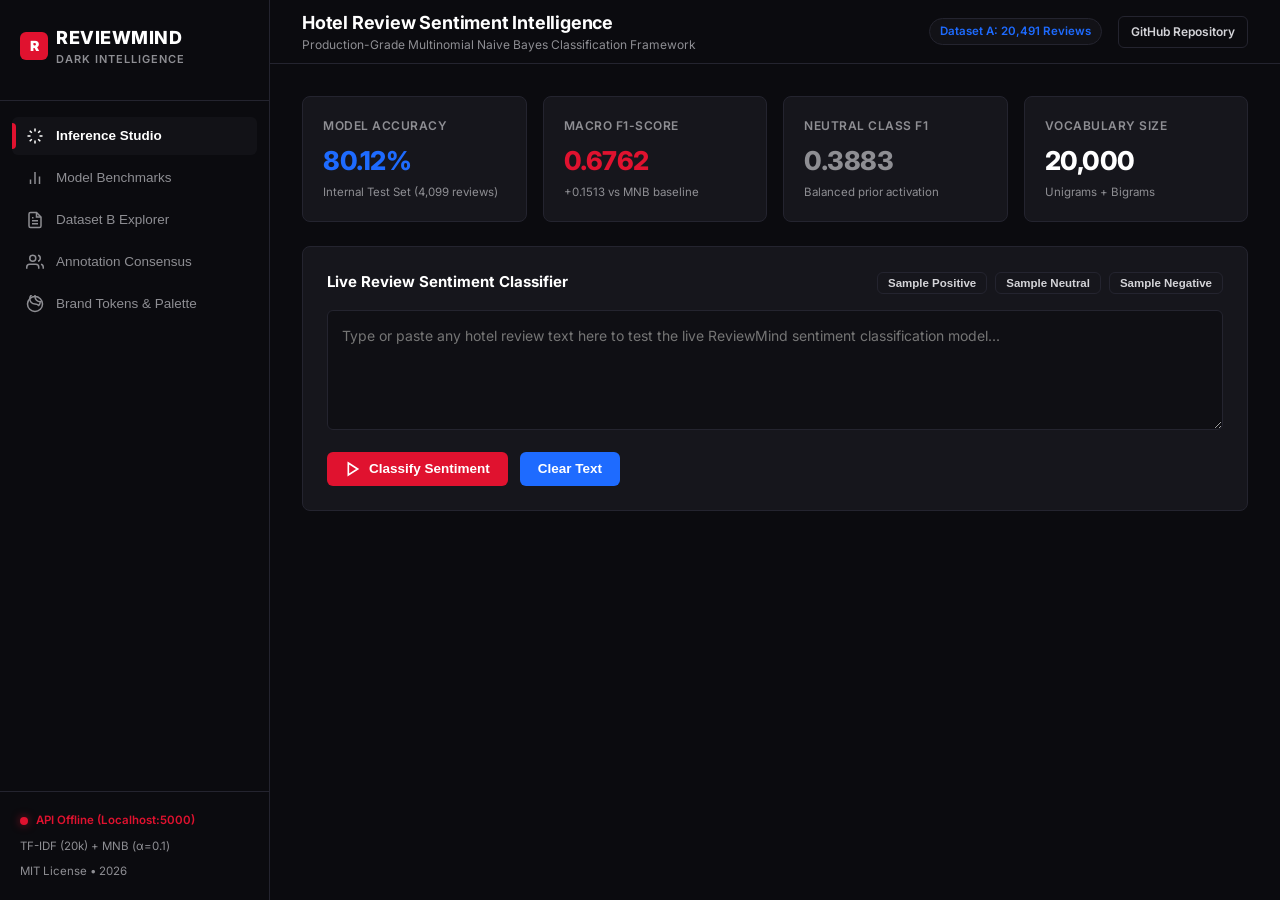
==== web/index.html @ 470876a3 "feat: integrate Flask API with ReviewMind frontend" ====
<!DOCTYPE html>
<html lang="en">
<head>
  <meta charset="UTF-8">
  <meta name="viewport" content="width=device-width, initial-scale=1.0">
  <title>ReviewMind — Dark Intelligence | NLP Sentiment Analysis Platform</title>
  <link rel="stylesheet" href="styles/theme.css">
  <link rel="preconnect" href="https://fonts.googleapis.com">
  <link rel="preconnect" href="https://fonts.gstatic.com" crossorigin>
  <link href="https://fonts.googleapis.com/css2?family=Inter:wght@400;500;600;700;800;900&family=JetBrains+Mono:wght@400;600;700&display=swap" rel="stylesheet">
  <style>
    .active-filter {
      background-color: var(--rm-red) !important;
      color: #FFFFFF !important;
      border-color: var(--rm-red) !important;
    }
    .color-swatch {
      width: 100%;
      height: 70px;
      border-radius: 6px;
      display: flex;
      flex-direction: column;
      justify-content: flex-end;
      padding: 10px;
      font-family: 'JetBrains Mono', monospace;
      font-size: 11px;
      font-weight: 700;
      border: 1px solid var(--rm-border-default);
    }
    .search-input {
      background-color: var(--rm-bg-input);
      border: 1px solid var(--rm-border-default);
      border-radius: 6px;
      padding: 8px 14px;
      color: var(--rm-text-primary);
      font-size: 13px;
      outline: none;
      width: 100%;
      max-width: 320px;
      transition: border-color 0.15s ease;
    }
    .search-input:focus {
      border-color: var(--rm-blue);
    }
    .matrix-table {
      width: 100%;
      border-collapse: collapse;
      font-size: 13px;
      margin-top: 12px;
    }
    .matrix-table th, .matrix-table td {
      padding: 10px 14px;
      border: 1px solid var(--rm-border-default);
      text-align: center;
    }
    .matrix-table th {
      background-color: var(--rm-bg-surface);
      color: var(--rm-text-muted);
      font-weight: 600;
      font-size: 12px;
      text-transform: uppercase;
    }
    .matrix-diag {
      background-color: rgba(30, 107, 255, 0.12);
      font-weight: 700;
      color: #FFFFFF;
    }
    .spinner {
      display: inline-block;
      width: 20px;
      height: 20px;
      border: 2px solid var(--rm-border-default);
      border-top-color: var(--rm-blue);
      border-radius: 50%;
      animation: spin 0.8s linear infinite;
    }
    @keyframes spin {
      to { transform: rotate(360deg); }
    }
  </style>
</head>
<body>

<div class="app-container">
  <!-- SIDEBAR (Dominant Black: #0B0B0F) -->
  <aside class="sidebar">
    <div class="sidebar-header">
      <div class="brand-badge">
        <div class="brand-logo-mark">R</div>
        <div>
          <div class="brand-title">REVIEWMIND</div>
          <div class="brand-subtitle">Dark Intelligence</div>
        </div>
      </div>
    </div>

    <!-- Navigation Menu with Active Red Indicator (#E0122F) -->
    <nav class="nav-menu">
      <button class="nav-item active" data-tab="tab-classifier">
        <svg width="18" height="18" viewBox="0 0 24 24" fill="none" stroke="currentColor" stroke-width="2"><path d="M12 2v4M12 18v4M4.93 4.93l2.83 2.83M16.24 16.24l2.83 2.83M2 12h4M18 12h4M4.93 19.07l2.83-2.83M16.24 7.76l2.83-2.83"/></svg>
        Inference Studio
      </button>

      <button class="nav-item" data-tab="tab-benchmarks">
        <svg width="18" height="18" viewBox="0 0 24 24" fill="none" stroke="currentColor" stroke-width="2"><line x1="18" y1="20" x2="18" y2="10"></line><line x1="12" y1="20" x2="12" y2="4"></line><line x1="6" y1="20" x2="6" y2="14"></line></svg>
        Model Benchmarks
      </button>

      <button class="nav-item" data-tab="tab-dataset-b">
        <svg width="18" height="18" viewBox="0 0 24 24" fill="none" stroke="currentColor" stroke-width="2"><path d="M14 2H6a2 2 0 0 0-2 2v16a2 2 0 0 0 2 2h12a2 2 0 0 0 2-2V8z"></path><polyline points="14 2 14 8 20 8"></polyline><line x1="16" y1="13" x2="8" y2="13"></line><line x1="16" y1="17" x2="8" y2="17"></line><polyline points="10 9 9 9 8 9"></polyline></svg>
        Dataset B Explorer
      </button>

      <button class="nav-item" data-tab="tab-annotations">
        <svg width="18" height="18" viewBox="0 0 24 24" fill="none" stroke="currentColor" stroke-width="2"><path d="M17 21v-2a4 4 0 0 0-4-4H5a4 4 0 0 0-4 4v2"></path><circle cx="9" cy="7" r="4"></circle><path d="M23 21v-2a4 4 0 0 0-3-3.87"></path><path d="M16 3.13a4 4 0 0 1 0 7.75"></path></svg>
        Annotation Consensus
      </button>

      <button class="nav-item" data-tab="tab-design-system">
        <svg width="18" height="18" viewBox="0 0 24 24" fill="none" stroke="currentColor" stroke-width="2"><circle cx="12" cy="12" r="10"></circle><path d="M12 2a7 7 0 0 0 7 7c0 3-2 5-2 5s-2-2-5-2a7 7 0 0 1-7-7c0-3.87 3.13-7 7-7z"></path></svg>
        Brand Tokens & Palette
      </button>
    </nav>

    <!-- Sidebar Footer -->
    <div class="sidebar-footer">
      <div class="status-indicator">
        <div id="backend-status-dot" class="status-dot"></div>
        <span id="backend-status-text" style="font-weight: 600; color: var(--rm-text-primary);">Checking API...</span>
      </div>
      <div id="engine-info-text">TF-IDF (20k) + MNB (&alpha;=0.1)</div>
      <div style="margin-top: 8px;">MIT License &bull; 2026</div>
    </div>
  </aside>

  <!-- MAIN CONTENT AREA -->
  <main class="main-content">
    <!-- Top Bar -->
    <header class="top-bar">
      <div class="page-title-wrap">
        <h1>Hotel Review Sentiment Intelligence</h1>
        <p>Production-Grade Multinomial Naive Bayes Classification Framework</p>
      </div>

      <div style="display: flex; align-items: center; gap: 16px;">
        <span id="header-dataset-badge" class="badge-model-version">Dataset A: 20,491 Reviews</span>
        <a href="https://github.com/RYAD-BENYAKOUB/ReviewMind" target="_blank" class="btn btn-outline" style="font-size: 12px; padding: 6px 12px;">
          GitHub Repository
        </a>
      </div>
    </header>

    <!-- Content Body -->
    <div class="content-body">

      <!-- ===================================================================
           TAB 1: INFERENCE STUDIO / LIVE CLASSIFIER
           =================================================================== -->
      <section id="tab-classifier" class="dashboard-tab-content">
        <div class="metric-grid">
          <div class="stat-card">
            <div class="stat-label">Model Accuracy</div>
            <div class="stat-value" id="kpi-accuracy" style="color: var(--rm-blue);">80.12%</div>
            <div class="stat-subtext" id="kpi-accuracy-subtext">Internal Test Set (4,099 reviews)</div>
          </div>
          <div class="stat-card">
            <div class="stat-label">Macro F1-Score</div>
            <div class="stat-value" id="kpi-macro-f1" style="color: var(--rm-red);">0.6762</div>
            <div class="stat-subtext" id="kpi-macro-f1-subtext">+0.1513 vs MNB baseline</div>
          </div>
          <div class="stat-card">
            <div class="stat-label">Neutral Class F1</div>
            <div class="stat-value" id="kpi-neutral-f1" style="color: var(--rm-gray-muted);">0.3883</div>
            <div class="stat-subtext" id="kpi-neutral-f1-subtext">Balanced prior activation</div>
          </div>
          <div class="stat-card">
            <div class="stat-label">Vocabulary Size</div>
            <div class="stat-value" id="kpi-vocab-size">20,000</div>
            <div class="stat-subtext" id="kpi-vocab-subtext">Unigrams + Bigrams</div>
          </div>
        </div>

        <div class="card">
          <div class="card-title">
            <span>Live Review Sentiment Classifier</span>
            <div style="display: flex; gap: 8px;">
              <button class="btn btn-outline btn-sample" data-sample="pos" style="font-size: 11.5px; padding: 4px 10px;">Sample Positive</button>
              <button class="btn btn-outline btn-sample" data-sample="neu" style="font-size: 11.5px; padding: 4px 10px;">Sample Neutral</button>
              <button class="btn btn-outline btn-sample" data-sample="neg" style="font-size: 11.5px; padding: 4px 10px;">Sample Negative</button>
            </div>
          </div>

          <textarea id="review-input" class="textarea-input" placeholder="Type or paste any hotel review text here to test the live ReviewMind sentiment classification model..."></textarea>

          <div style="display: flex; gap: 12px; margin-top: 16px;">
            <!-- Primary Action in Red (#E0122F) -->
            <button id="btn-analyze" class="btn btn-primary">
              <svg width="16" height="16" viewBox="0 0 24 24" fill="none" stroke="currentColor" stroke-width="2.5"><polygon points="5 3 19 12 5 21 5 3"></polygon></svg>
              Classify Sentiment
            </button>
            <!-- Secondary Action in Blue (#1E6BFF) -->
            <button id="btn-clear" class="btn btn-secondary">
              Clear Text
            </button>
          </div>

          <!-- Loading State Indicator -->
          <div id="inference-loading" style="display: none; margin-top: 20px; padding: 24px; background-color: var(--rm-bg-surface); border: 1px solid var(--rm-border-default); border-radius: 6px; text-align: center;">
            <div class="spinner" style="margin-bottom: 12px;"></div>
            <div style="font-size: 13px; font-weight: 600; color: var(--rm-text-primary);">Processing Inference via Flask REST API...</div>
            <div style="font-size: 11.5px; color: var(--rm-text-muted); margin-top: 4px;">Extracting TF-IDF n-grams & calculating MultinomialNB posterior probabilities</div>
          </div>

          <!-- Error State Banner with Retry -->
          <div id="inference-error" style="display: none; margin-top: 20px; padding: 18px 20px; background-color: rgba(224, 18, 47, 0.08); border: 1px solid var(--rm-red); border-radius: 6px;">
            <div style="display: flex; justify-content: space-between; align-items: center; flex-wrap: wrap; gap: 12px;">
              <div>
                <div style="font-size: 13.5px; font-weight: 700; color: #FFFFFF; display: flex; align-items: center; gap: 8px;">
                  <span style="color: var(--rm-red); font-size: 16px;">&#9888;</span>
                  <span>Backend API Connection Error</span>
                </div>
                <p id="inference-error-msg" style="font-size: 12.5px; color: var(--rm-text-secondary); margin-top: 4px; line-height: 1.4;">
                  Cannot connect to the ReviewMind API. Please verify the Flask backend is running on port 5000.
                </p>
              </div>
              <button id="btn-retry-predict" class="btn btn-primary" style="font-size: 12px; padding: 7px 16px;">
                Retry Prediction
              </button>
            </div>
          </div>

          <!-- Inference Result Display (Real Backend Predictions Only) -->
          <div id="inference-result" style="display: none; margin-top: 24px; padding: 20px; background-color: var(--rm-bg-surface); border: 1px solid var(--rm-border-default); border-radius: 6px;">
            <div style="display: flex; justify-content: space-between; align-items: center; margin-bottom: 16px;">
              <div style="display: flex; align-items: center; gap: 12px;">
                <span style="font-size: 12px; font-weight: 700; color: var(--rm-text-muted); text-transform: uppercase;">Prediction:</span>
                <span id="res-badge" class="badge-sentiment badge-positive">POSITIVE</span>
              </div>
              <span id="res-conf" style="font-size: 13px; font-weight: 700; color: var(--rm-text-primary);">88.4% Confidence</span>
            </div>

            <!-- Probability Breakdown Bars -->
            <div style="display: flex; flex-direction: column; gap: 12px;">
              <div>
                <div style="display: flex; justify-content: space-between; font-size: 12px; font-weight: 600;">
                  <span style="color: var(--rm-blue);">Positive Probability</span>
                  <span id="prob-pos-val" style="color: var(--rm-blue);">0.0%</span>
                </div>
                <div class="confidence-track">
                  <div id="prob-pos-bar" class="confidence-fill-pos" style="width: 0%;"></div>
                </div>
              </div>

              <div>
                <div style="display: flex; justify-content: space-between; font-size: 12px; font-weight: 600;">
                  <span style="color: var(--rm-gray-muted);">Neutral Probability</span>
                  <span id="prob-neu-val" style="color: var(--rm-gray-muted);">0.0%</span>
                </div>
                <div class="confidence-track">
                  <div id="prob-neu-bar" class="confidence-fill-neu" style="width: 0%;"></div>
                </div>
              </div>

              <div>
                <div style="display: flex; justify-content: space-between; font-size: 12px; font-weight: 600;">
                  <span style="color: var(--rm-red);">Negative Probability</span>
                  <span id="prob-neg-val" style="color: var(--rm-red);">0.0%</span>
                </div>
                <div class="confidence-track">
                  <div id="prob-neg-bar" class="confidence-fill-neg" style="width: 0%;"></div>
                </div>
              </div>
            </div>

            <!-- Salient Features / Detected N-Grams -->
            <div style="margin-top: 18px; padding-top: 14px; border-top: 1px solid var(--rm-border-default);">
              <div style="font-size: 11.5px; font-weight: 600; color: var(--rm-text-muted); margin-bottom: 8px; text-transform: uppercase;">
                Salient N-Grams Detected:
              </div>
              <div id="extracted-tokens" style="display: flex; flex-wrap: wrap; gap: 8px;"></div>
            </div>
          </div>
        </div>
      </section>

      <!-- ===================================================================
           TAB 2: MODEL BENCHMARKS & SCIENTIFIC COMPARISON
           =================================================================== -->
      <section id="tab-benchmarks" class="dashboard-tab-content" style="display: none;">
        <div class="card">
          <div class="card-title">
            <span>Multinomial Naive Bayes Hyperparameter Comparison</span>
            <span class="badge-sentiment badge-negative">Production Selected: Model 3</span>
          </div>
          <p style="font-size: 13px; color: var(--rm-text-secondary); margin-bottom: 20px;">
            Scientific evaluation on 4,099 unseen test reviews from TripAdvisor Hotel Reviews dataset. Demonstrating the resolution of the neutral class collapse problem through prior balance and Laplace smoothing adjustment.
          </p>

          <table class="benchmark-table">
            <thead>
              <tr>
                <th>Model Architecture</th>
                <th>Smoothing (&alpha;)</th>
                <th>Fit Prior</th>
                <th>Accuracy</th>
                <th>Macro F1</th>
                <th>Negative F1</th>
                <th>Neutral F1</th>
                <th>Positive F1</th>
              </tr>
            </thead>
            <tbody id="benchmark-table-body">
              <tr>
                <td><strong>Model 1 (Baseline)</strong></td>
                <td>1.0</td>
                <td>True (Empirical)</td>
                <td>81.97%</td>
                <td>0.5249</td>
                <td><span style="color: var(--rm-red);">0.6802</span></td>
                <td><span style="color: var(--rm-gray-muted);">0.0000</span></td>
                <td><span style="color: var(--rm-blue);">0.8945</span></td>
              </tr>
              <tr>
                <td><strong>Model 2 (Uniform Prior)</strong></td>
                <td>1.0</td>
                <td>False (Uniform)</td>
                <td>85.17%</td>
                <td>0.6153</td>
                <td><span style="color: var(--rm-red);">0.7730</span></td>
                <td><span style="color: var(--rm-gray-muted);">0.1477</span></td>
                <td><span style="color: var(--rm-blue);">0.9253</span></td>
              </tr>
              <tr class="champion">
                <td><strong>Model 3 (Alternative Smoothing) ★</strong></td>
                <td>0.1</td>
                <td>False (Uniform)</td>
                <td>80.12%</td>
                <td><strong>0.6762</strong></td>
                <td><span style="color: var(--rm-red);">0.7454</span></td>
                <td><strong style="color: #FFFFFF;">0.3883</strong></td>
                <td><span style="color: var(--rm-blue);">0.8949</span></td>
              </tr>
            </tbody>
          </table>

          <div style="margin-top: 24px; padding: 16px; background-color: var(--rm-bg-surface); border-left: 3px solid var(--rm-red); border-radius: 4px;">
            <div style="font-size: 13px; font-weight: 700; color: #FFFFFF; margin-bottom: 4px;">Key Finding: Neutral Minority Class Recovery</div>
            <p style="font-size: 12.5px; color: var(--rm-text-secondary); line-height: 1.5;">
              Model 1 suffered from severe majority-class collapse, assigning zero reviews to the neutral category (F1 = 0.0000). Setting <code style="color: var(--rm-blue); background: var(--rm-bg-card); padding: 1px 4px;">fit_prior=False</code> alongside reduced Laplace smoothing (<code style="color: var(--rm-red); background: var(--rm-bg-card); padding: 1px 4px;">alpha=0.1</code>) restored class sensitivity, yielding a <strong>Macro F1 of 0.6762</strong> and an operational neutral F1 of <strong>0.3883</strong>.
            </p>
          </div>
        </div>

        <!-- Production Model 3 Confusion Matrix Card -->
        <div class="card">
          <div class="card-title">
            <span>Model 3 Confusion Matrix (Internal Test Set: 4,099 Reviews)</span>
            <span class="badge-sentiment badge-positive">Verified Evaluation</span>
          </div>
          <p style="font-size: 13px; color: var(--rm-text-secondary); margin-bottom: 16px;">
            Rows represent true human labels from TripAdvisor; columns represent Model 3 predictions. Diagonal cells indicate correct classifications.
          </p>

          <table class="matrix-table">
            <thead>
              <tr>
                <th style="text-align: left;">True Label \ Predicted</th>
                <th>Negative (Pred)</th>
                <th>Neutral (Pred)</th>
                <th>Positive (Pred)</th>
                <th>Total True</th>
              </tr>
            </thead>
            <tbody id="confusion-matrix-body">
              <tr>
                <td style="text-align: left; font-weight: 700; color: var(--rm-red);">Negative (True)</td>
                <td class="matrix-diag">451 (74.5%)</td>
                <td>84 (13.9%)</td>
                <td>70 (11.6%)</td>
                <td style="font-weight: 600;">605</td>
              </tr>
              <tr>
                <td style="text-align: left; font-weight: 700; color: var(--rm-gray-muted);">Neutral (True)</td>
                <td>92 (25.1%)</td>
                <td class="matrix-diag">142 (38.8%)</td>
                <td>132 (36.1%)</td>
                <td style="font-weight: 600;">366</td>
              </tr>
              <tr>
                <td style="text-align: left; font-weight: 700; color: var(--rm-blue);">Positive (True)</td>
                <td>289 (9.2%)</td>
                <td>148 (4.7%)</td>
                <td class="matrix-diag">2,691 (86.0%)</td>
                <td style="font-weight: 600;">3,128</td>
              </tr>
            </tbody>
          </table>
        </div>
      </section>

      <!-- ===================================================================
           TAB 3: DATASET B EXTERNAL EXPLORER
           =================================================================== -->
      <section id="tab-dataset-b" class="dashboard-tab-content" style="display: none;">
        <div class="card">
          <div class="card-title">
            <span>Dataset B: Eco-hotel Reviews (Calheiros et al., 2017)</span>
            <span style="font-size: 12px; font-weight: 600; color: var(--rm-text-muted);">External Zero-Shot Generalization Test</span>
          </div>

          <div class="metric-grid" style="margin-bottom: 20px;">
            <div class="stat-card">
              <div class="stat-label">Total Unique Reviews</div>
              <div class="stat-value" id="dataset-total-reviews">399</div>
              <div class="stat-subtext">2 duplicates pruned</div>
            </div>
            <div class="stat-card">
              <div class="stat-label">Positive Inferred</div>
              <div class="stat-value" id="dataset-pos-count" style="color: var(--rm-blue);">335 (84.0%)</div>
              <div class="stat-subtext">Avg Confidence: 60.0%</div>
            </div>
            <div class="stat-card">
              <div class="stat-label">Neutral Inferred</div>
              <div class="stat-value" id="dataset-neu-count" style="color: var(--rm-gray-muted);">33 (8.3%)</div>
              <div class="stat-subtext">Avg Confidence: 42.4%</div>
            </div>
            <div class="stat-card">
              <div class="stat-label">Negative Inferred</div>
              <div class="stat-value" id="dataset-neg-count" style="color: var(--rm-red);">31 (7.8%)</div>
              <div class="stat-subtext">Avg Confidence: 46.0%</div>
            </div>
          </div>

          <!-- Filter & Search Toolbar -->
          <div style="display: flex; justify-content: space-between; align-items: center; flex-wrap: wrap; gap: 12px; margin-bottom: 16px;">
            <div style="display: flex; gap: 8px; flex-wrap: wrap;">
              <button class="btn btn-outline dataset-filter-btn active-filter" data-filter="all" style="font-size: 12px; padding: 6px 14px;">All Reviews</button>
              <button class="btn btn-outline dataset-filter-btn" data-filter="positive" style="font-size: 12px; padding: 6px 14px; color: var(--rm-blue);">Positive Only</button>
              <button class="btn btn-outline dataset-filter-btn" data-filter="neutral" style="font-size: 12px; padding: 6px 14px; color: var(--rm-gray-muted);">Neutral Only</button>
              <button class="btn btn-outline dataset-filter-btn" data-filter="negative" style="font-size: 12px; padding: 6px 14px; color: var(--rm-red);">Negative Only</button>
            </div>

            <div style="display: flex; gap: 8px; align-items: center; width: 100%; max-width: 320px;">
              <input type="text" id="dataset-search-input" class="search-input" placeholder="Search reviews by keyword...">
              <button id="btn-clear-search" class="btn btn-outline" style="font-size: 11.5px; padding: 6px 10px; display: none;">Clear</button>
            </div>
          </div>

          <!-- Loading state for Dataset B reviews -->
          <div id="dataset-loading" style="display: none; padding: 24px; text-align: center; background-color: var(--rm-bg-surface); border: 1px solid var(--rm-border-default); border-radius: 6px; margin-bottom: 16px;">
            <div class="spinner" style="margin-bottom: 8px;"></div>
            <div style="font-size: 12.5px; color: var(--rm-text-muted);">Fetching reviews from API...</div>
          </div>

          <!-- Reviews Container -->
          <div id="dataset-b-list"></div>

          <!-- Pagination Controls -->
          <div id="dataset-pagination" style="display: flex; justify-content: space-between; align-items: center; margin-top: 16px; padding-top: 16px; border-top: 1px solid var(--rm-border-default);">
            <button id="dataset-prev-btn" class="btn btn-outline" style="font-size: 12px; padding: 6px 14px;">
              &larr; Previous Page
            </button>
            <span id="dataset-page-info" style="font-size: 12.5px; font-weight: 600; color: var(--rm-text-muted);">
              Page 1 of 40
            </span>
            <button id="dataset-next-btn" class="btn btn-outline" style="font-size: 12px; padding: 6px 14px;">
              Next Page &rarr;
            </button>
          </div>
        </div>
      </section>

      <!-- ===================================================================
           TAB 4: ANNOTATION CONSENSUS WORKFLOW
           =================================================================== -->
      <section id="tab-annotations" class="dashboard-tab-content" style="display: none;">
        <div class="card">
          <div class="card-title">
            <span>Human Annotation Protocol & Dual-Reviewer Consensus</span>
            <span id="consensus-status-badge" class="badge-sentiment badge-neutral">STATUS: PENDING CONSENSUS</span>
          </div>

          <p style="font-size: 13.5px; color: var(--rm-text-secondary); line-height: 1.6; margin-bottom: 20px;">
            Because Dataset B originally lacked sentiment labels or numerical ratings, ReviewMind established a rigorous double-blind human annotation protocol under standardized guidelines (<code style="color: var(--rm-blue);">data/external/ANNOTATION_GUIDELINES.md</code>).
          </p>

          <div style="display: grid; grid-template-columns: repeat(auto-fit, minmax(280px, 1fr)); gap: 16px; margin-bottom: 24px;">
            <div style="background-color: var(--rm-bg-surface); padding: 18px; border-radius: 6px; border: 1px solid var(--rm-border-default);">
              <div style="font-size: 12px; font-weight: 700; color: var(--rm-text-muted); text-transform: uppercase; margin-bottom: 6px;">Protocol Phase 1</div>
              <h3 style="font-size: 15px; font-weight: 700; margin-bottom: 8px;">Independent Double-Blind Annotation</h3>
              <p style="font-size: 12.5px; color: var(--rm-text-secondary);">
                Annotator A and Annotator B evaluate all 399 unique reviews independently in CSV isolation without seeing model predictions or peer annotations.
              </p>
            </div>

            <div style="background-color: var(--rm-bg-surface); padding: 18px; border-radius: 6px; border: 1px solid var(--rm-border-default);">
              <div style="font-size: 12px; font-weight: 700; color: var(--rm-text-muted); text-transform: uppercase; margin-bottom: 6px;">Protocol Phase 2</div>
              <h3 style="font-size: 15px; font-weight: 700; margin-bottom: 8px;">Inter-Annotator Agreement (Cohen's &kappa;)</h3>
              <p style="font-size: 12.5px; color: var(--rm-text-secondary);">
                Cohen's Kappa coefficient is computed to establish statistical reliability before consensus adjudication.
              </p>
            </div>

            <div style="background-color: var(--rm-bg-surface); padding: 18px; border-radius: 6px; border: 1px solid var(--rm-border-default);">
              <div style="font-size: 12px; font-weight: 700; color: var(--rm-text-muted); text-transform: uppercase; margin-bottom: 6px;">Protocol Phase 3</div>
              <h3 style="font-size: 15px; font-weight: 700; margin-bottom: 8px;">Adjudicated Consensus Reference</h3>
              <p style="font-size: 12.5px; color: var(--rm-text-secondary);">
                All discordant reviews are resolved through guided consensus to establish an authoritative ground-truth benchmark for external F1 evaluation.
              </p>
            </div>
          </div>

          <!-- Scientific Integrity Notice Card -->
          <div style="padding: 18px 20px; background-color: var(--rm-bg-surface); border-left: 3px solid var(--rm-blue); border-radius: 4px;">
            <div style="font-size: 13px; font-weight: 700; color: #FFFFFF; margin-bottom: 6px; display: flex; align-items: center; gap: 8px;">
              <span style="color: var(--rm-blue);">&#9432;</span>
              <span>Scientific Integrity Standard: No Fabricated External Metrics</span>
            </div>
            <p style="font-size: 12.5px; color: var(--rm-text-secondary); line-height: 1.6;">
              ReviewMind strictly refrains from publishing unverified external accuracy or F1-scores prior to double-blind consensus adjudication. Supervised benchmark metrics on Dataset B will be automatically computed once <code style="color: var(--rm-blue);">data/external/annotation_consensus.csv</code> contains completed ground-truth labels.
            </p>
          </div>
        </div>
      </section>

      <!-- ===================================================================
           TAB 5: BRAND TOKENS & PALETTE (DARK INTELLIGENCE)
           =================================================================== -->
      <section id="tab-design-system" class="dashboard-tab-content" style="display: none;">
        <div class="card">
          <div class="card-title">
            <span>Definitive Brand Color Palette — Dark Intelligence</span>
            <span class="badge-sentiment badge-positive">Mandatory System Tokens</span>
          </div>

          <p style="font-size: 13.5px; color: var(--rm-text-secondary); line-height: 1.6; margin-bottom: 24px;">
            The ReviewMind visual identity strictly enforces a three-color palette designed for high cognitive contrast, executive elegance, and professional AI-driven text mining.
          </p>

          <div style="display: grid; grid-template-columns: repeat(auto-fit, minmax(220px, 1fr)); gap: 16px; margin-bottom: 24px;">
            <div>
              <div class="color-swatch" style="background-color: #0B0B0F; color: #FFFFFF; border-color: #24242F;">
                <span>#0B0B0F</span>
                <span style="font-size: 9px; color: #8E8E93;">BLACK &bull; 75% DOMINANT</span>
              </div>
              <div style="margin-top: 8px; font-size: 12px; color: var(--rm-text-secondary);">
                <strong>Role:</strong> Main body, sidebar, background surfaces.
              </div>
            </div>

            <div>
              <div class="color-swatch" style="background-color: #1E6BFF; color: #FFFFFF;">
                <span>#1E6BFF</span>
                <span style="font-size: 9px; color: rgba(255,255,255,0.8);">BLUE &bull; 15% SECONDARY</span>
              </div>
              <div style="margin-top: 8px; font-size: 12px; color: var(--rm-text-secondary);">
                <strong>Role:</strong> Links, secondary buttons, positive sentiment.
              </div>
            </div>

            <div>
              <div class="color-swatch" style="background-color: #E0122F; color: #FFFFFF;">
                <span>#E0122F</span>
                <span style="font-size: 9px; color: rgba(255,255,255,0.8);">RED &bull; 10% COMPLEMENTARY</span>
              </div>
              <div style="margin-top: 8px; font-size: 12px; color: var(--rm-text-secondary);">
                <strong>Role:</strong> Primary actions, active nav, negative sentiment.
              </div>
            </div>

            <div>
              <div class="color-swatch" style="background-color: #8E8E93; color: #0B0B0F;">
                <span>#8E8E93</span>
                <span style="font-size: 9px; color: #24242F;">NEUTRAL GRAY</span>
              </div>
              <div style="margin-top: 8px; font-size: 12px; color: var(--rm-text-secondary);">
                <strong>Role:</strong> Neutral sentiment, metadata text, secondary borders.
              </div>
            </div>
          </div>

          <div style="background-color: var(--rm-bg-surface); padding: 18px; border-radius: 6px; border: 1px solid var(--rm-border-default);">
            <div style="font-size: 12.5px; font-weight: 700; color: #FFFFFF; margin-bottom: 8px;">Design Rules & Strict Restrictions</div>
            <ul style="font-size: 12.5px; color: var(--rm-text-secondary); line-height: 1.8; margin-left: 20px;">
              <li>Strict color hierarchy: ~75% Black, ~15% Blue, ~10% Red.</li>
              <li>White and neutral gray are reserved strictly for typography, borders, and readability.</li>
              <li>Forbidden: Purple, green, orange, yellow, cyan, pink, rainbow gradients, and excessive neon gaming glow.</li>
            </ul>
          </div>
        </div>
      </section>

    </div>
  </main>
</div>

<!-- API Service Layer (must precede app.js) -->
<script src="js/api.js"></script>
<!-- Application Orchestration Logic -->
<script src="app.js"></script>
</body>
</html>
---- web/styles/theme.css ----
/* ==========================================================================
   ReviewMind — DARK INTELLIGENCE Design System
   Exact Brand Palette:
     BLACK : #0B0B0F (~75% Dominant Surface)
     BLUE  : #1E6BFF (~15% Secondary Accent)
     RED   : #E0122F (~10% Complementary Accent)
     NEUTRAL GRAY: #8E8E93 (Readable metadata, neutral sentiment)
     WHITE : #FFFFFF (Primary high-contrast text)
   ========================================================================== */

:root {
  /* Brand Core Hex Codes */
  --rm-black: #0B0B0F;
  --rm-blue: #1E6BFF;
  --rm-blue-hover: #1657D9;
  --rm-red: #E0122F;
  --rm-red-hover: #C00F27;

  /* Neutral Tone Tokens */
  --rm-gray-muted: #8E8E93;
  --rm-gray-subtle: #52525B;
  --rm-white: #FFFFFF;

  /* Surfaces & Structural Hierarchy */
  --rm-bg-main: #0B0B0F;
  --rm-bg-sidebar: #0B0B0F;
  --rm-bg-surface: #121217;
  --rm-bg-card: #16161C;
  --rm-bg-card-hover: #1B1B23;
  --rm-bg-input: #0F0F14;
  --rm-bg-elevated: #1F1F28;

  /* Borders & Dividers */
  --rm-border-default: #24242F;
  --rm-border-subtle: #1C1C24;
  --rm-border-focus: #1E6BFF;
  --rm-border-active: #E0122F;

  /* Typography */
  --rm-text-primary: #FFFFFF;
  --rm-text-secondary: #D4D4D8;
  --rm-text-muted: #8E8E93;
  --rm-text-dim: #52525B;

  /* Interactive Elements */
  --rm-btn-primary-bg: #E0122F;
  --rm-btn-primary-hover: #C00F27;
  --rm-btn-primary-text: #FFFFFF;

  --rm-btn-secondary-bg: #1E6BFF;
  --rm-btn-secondary-hover: #1657D9;
  --rm-btn-secondary-text: #FFFFFF;

  --rm-link-color: #1E6BFF;
  --rm-link-hover: #4D8BFF;

  --rm-nav-active: #E0122F;
  --rm-nav-hover: #1E6BFF;

  /* Sentiment Status Classes */
  --rm-sentiment-pos: #1E6BFF;
  --rm-sentiment-pos-bg: rgba(30, 107, 255, 0.12);
  --rm-sentiment-neu: #8E8E93;
  --rm-sentiment-neu-bg: rgba(142, 142, 147, 0.12);
  --rm-sentiment-neg: #E0122F;
  --rm-sentiment-neg-bg: rgba(224, 18, 47, 0.12);
}

/* Base Document Reset */
* {
  box-sizing: border-box;
  margin: 0;
  padding: 0;
}

body {
  background-color: var(--rm-bg-main);
  color: var(--rm-text-primary);
  font-family: 'Inter', -apple-system, BlinkMacSystemFont, 'Segoe UI', Roboto, sans-serif;
  line-height: 1.5;
  -webkit-font-smoothing: antialiased;
  min-height: 100vh;
}

/* Layout Utilities */
.app-container {
  display: flex;
  min-height: 100vh;
}

.sidebar {
  width: 270px;
  background-color: var(--rm-bg-sidebar);
  border-right: 1px solid var(--rm-border-default);
  display: flex;
  flex-direction: column;
  flex-shrink: 0;
}

.main-content {
  flex: 1;
  background-color: var(--rm-bg-main);
  display: flex;
  flex-direction: column;
  overflow-y: auto;
}

/* Brand Header in Sidebar */
.sidebar-header {
  padding: 24px 20px;
  border-bottom: 1px solid var(--rm-border-default);
}

.brand-badge {
  display: inline-flex;
  align-items: center;
  gap: 8px;
  margin-bottom: 8px;
}

.brand-logo-mark {
  width: 28px;
  height: 28px;
  background: var(--rm-red);
  border-radius: 6px;
  display: flex;
  align-items: center;
  justify-content: center;
  font-weight: 900;
  font-size: 14px;
  color: #FFFFFF;
  letter-spacing: -0.5px;
}

.brand-title {
  font-size: 18px;
  font-weight: 800;
  letter-spacing: 0.5px;
  color: var(--rm-text-primary);
}

.brand-subtitle {
  font-size: 11px;
  font-weight: 600;
  letter-spacing: 1px;
  color: var(--rm-text-muted);
  text-transform: uppercase;
}

/* Navigation Links */
.nav-menu {
  padding: 16px 12px;
  display: flex;
  flex-direction: column;
  gap: 4px;
}

.nav-item {
  display: flex;
  align-items: center;
  gap: 12px;
  padding: 10px 14px;
  color: var(--rm-text-muted);
  text-decoration: none;
  font-size: 13.5px;
  font-weight: 500;
  border-radius: 6px;
  cursor: pointer;
  transition: all 0.15s ease-in-out;
  position: relative;
  background: transparent;
  border: none;
  width: 100%;
  text-align: left;
}

.nav-item:hover {
  color: var(--rm-white);
  background-color: var(--rm-bg-surface);
}

.nav-item.active {
  color: var(--rm-white);
  background-color: var(--rm-bg-surface);
  font-weight: 600;
}

.nav-item.active::before {
  content: '';
  position: absolute;
  left: 0;
  top: 6px;
  bottom: 6px;
  width: 3.5px;
  background-color: var(--rm-nav-active);
  border-radius: 0 4px 4px 0;
}

/* Sidebar Footer */
.sidebar-footer {
  margin-top: auto;
  padding: 20px;
  border-top: 1px solid var(--rm-border-default);
  font-size: 11.5px;
  color: var(--rm-text-muted);
}

.status-indicator {
  display: flex;
  align-items: center;
  gap: 8px;
  margin-bottom: 8px;
}

.status-dot {
  width: 8px;
  height: 8px;
  border-radius: 50%;
  background-color: var(--rm-blue);
}

/* Top Navigation Bar */
.top-bar {
  height: 64px;
  border-bottom: 1px solid var(--rm-border-default);
  padding: 0 32px;
  display: flex;
  align-items: center;
  justify-content: space-between;
  background-color: var(--rm-bg-main);
}

.page-title-wrap h1 {
  font-size: 18px;
  font-weight: 700;
  letter-spacing: -0.2px;
}

.page-title-wrap p {
  font-size: 12px;
  color: var(--rm-text-muted);
}

.badge-model-version {
  background-color: var(--rm-bg-surface);
  border: 1px solid var(--rm-border-default);
  color: var(--rm-blue);
  font-size: 11.5px;
  font-weight: 600;
  padding: 4px 10px;
  border-radius: 20px;
}

/* Main Dashboard Content */
.content-body {
  padding: 32px;
  max-width: 1300px;
  width: 100%;
}

/* Cards & Surfaces */
.card {
  background-color: var(--rm-bg-card);
  border: 1px solid var(--rm-border-default);
  border-radius: 8px;
  padding: 24px;
  margin-bottom: 24px;
}

.card-title {
  font-size: 15px;
  font-weight: 700;
  margin-bottom: 16px;
  color: var(--rm-text-primary);
  display: flex;
  align-items: center;
  justify-content: space-between;
}

/* Buttons */
.btn {
  display: inline-flex;
  align-items: center;
  justify-content: center;
  gap: 8px;
  font-size: 13.5px;
  font-weight: 600;
  padding: 9px 18px;
  border-radius: 6px;
  cursor: pointer;
  transition: all 0.15s ease;
  border: none;
  text-decoration: none;
}

.btn-primary {
  background-color: var(--rm-btn-primary-bg);
  color: var(--rm-btn-primary-text);
}

.btn-primary:hover {
  background-color: var(--rm-btn-primary-hover);
}

.btn-secondary {
  background-color: var(--rm-btn-secondary-bg);
  color: var(--rm-btn-secondary-text);
}

.btn-secondary:hover {
  background-color: var(--rm-btn-secondary-hover);
}

.btn-outline {
  background-color: transparent;
  border: 1px solid var(--rm-border-default);
  color: var(--rm-text-secondary);
}

.btn-outline:hover {
  border-color: var(--rm-blue);
  color: var(--rm-white);
  background-color: var(--rm-bg-surface);
}

/* Inputs & Textareas */
.textarea-input {
  width: 100%;
  background-color: var(--rm-bg-input);
  border: 1px solid var(--rm-border-default);
  border-radius: 6px;
  padding: 14px;
  color: var(--rm-text-primary);
  font-size: 14px;
  line-height: 1.6;
  resize: vertical;
  min-height: 120px;
  outline: none;
  font-family: inherit;
  transition: border-color 0.15s ease;
}

.textarea-input:focus {
  border-color: var(--rm-blue);
}

/* Sentiment Badges */
.badge-sentiment {
  display: inline-flex;
  align-items: center;
  gap: 6px;
  padding: 4px 10px;
  border-radius: 4px;
  font-size: 12px;
  font-weight: 700;
  text-transform: uppercase;
  letter-spacing: 0.5px;
}

.badge-positive {
  color: var(--rm-sentiment-pos);
  background-color: var(--rm-sentiment-pos-bg);
  border: 1px solid var(--rm-sentiment-pos);
}

.badge-neutral {
  color: var(--rm-sentiment-neu);
  background-color: var(--rm-sentiment-neu-bg);
  border: 1px solid var(--rm-sentiment-neu);
}

.badge-negative {
  color: var(--rm-sentiment-neg);
  background-color: var(--rm-sentiment-neg-bg);
  border: 1px solid var(--rm-sentiment-neg);
}

/* Progress Bars */
.confidence-track {
  width: 100%;
  height: 8px;
  background-color: var(--rm-bg-surface);
  border-radius: 4px;
  overflow: hidden;
  margin-top: 6px;
  border: 1px solid var(--rm-border-subtle);
}

.confidence-fill-pos {
  height: 100%;
  background-color: var(--rm-blue);
  border-radius: 4px;
  transition: width 0.3s ease;
}

.confidence-fill-neu {
  height: 100%;
  background-color: var(--rm-gray-muted);
  border-radius: 4px;
  transition: width 0.3s ease;
}

.confidence-fill-neg {
  height: 100%;
  background-color: var(--rm-red);
  border-radius: 4px;
  transition: width 0.3s ease;
}

/* Benchmark Tables */
.benchmark-table {
  width: 100%;
  border-collapse: collapse;
  text-align: left;
  font-size: 13.5px;
}

.benchmark-table th {
  padding: 12px 16px;
  background-color: var(--rm-bg-surface);
  color: var(--rm-text-muted);
  font-weight: 600;
  border-bottom: 1px solid var(--rm-border-default);
  font-size: 12px;
  text-transform: uppercase;
  letter-spacing: 0.5px;
}

.benchmark-table td {
  padding: 14px 16px;
  border-bottom: 1px solid var(--rm-border-subtle);
  color: var(--rm-text-secondary);
}

.benchmark-table tr:hover td {
  background-color: var(--rm-bg-surface);
}

.benchmark-table tr.champion td {
  background-color: rgba(224, 18, 47, 0.05);
  font-weight: 600;
}

.benchmark-table tr.champion td:first-child {
  border-left: 3px solid var(--rm-red);
}

/* Metric Display Stats */
.metric-grid {
  display: grid;
  grid-template-columns: repeat(auto-fit, minmax(220px, 1fr));
  gap: 16px;
  margin-bottom: 24px;
}

.stat-card {
  background-color: var(--rm-bg-card);
  border: 1px solid var(--rm-border-default);
  border-radius: 8px;
  padding: 20px;
}

.stat-label {
  font-size: 12px;
  font-weight: 600;
  color: var(--rm-text-muted);
  text-transform: uppercase;
  letter-spacing: 0.5px;
  margin-bottom: 6px;
}

.stat-value {
  font-size: 26px;
  font-weight: 800;
  letter-spacing: -0.5px;
  color: var(--rm-text-primary);
}

.stat-subtext {
  font-size: 11.5px;
  color: var(--rm-text-muted);
  margin-top: 4px;
}
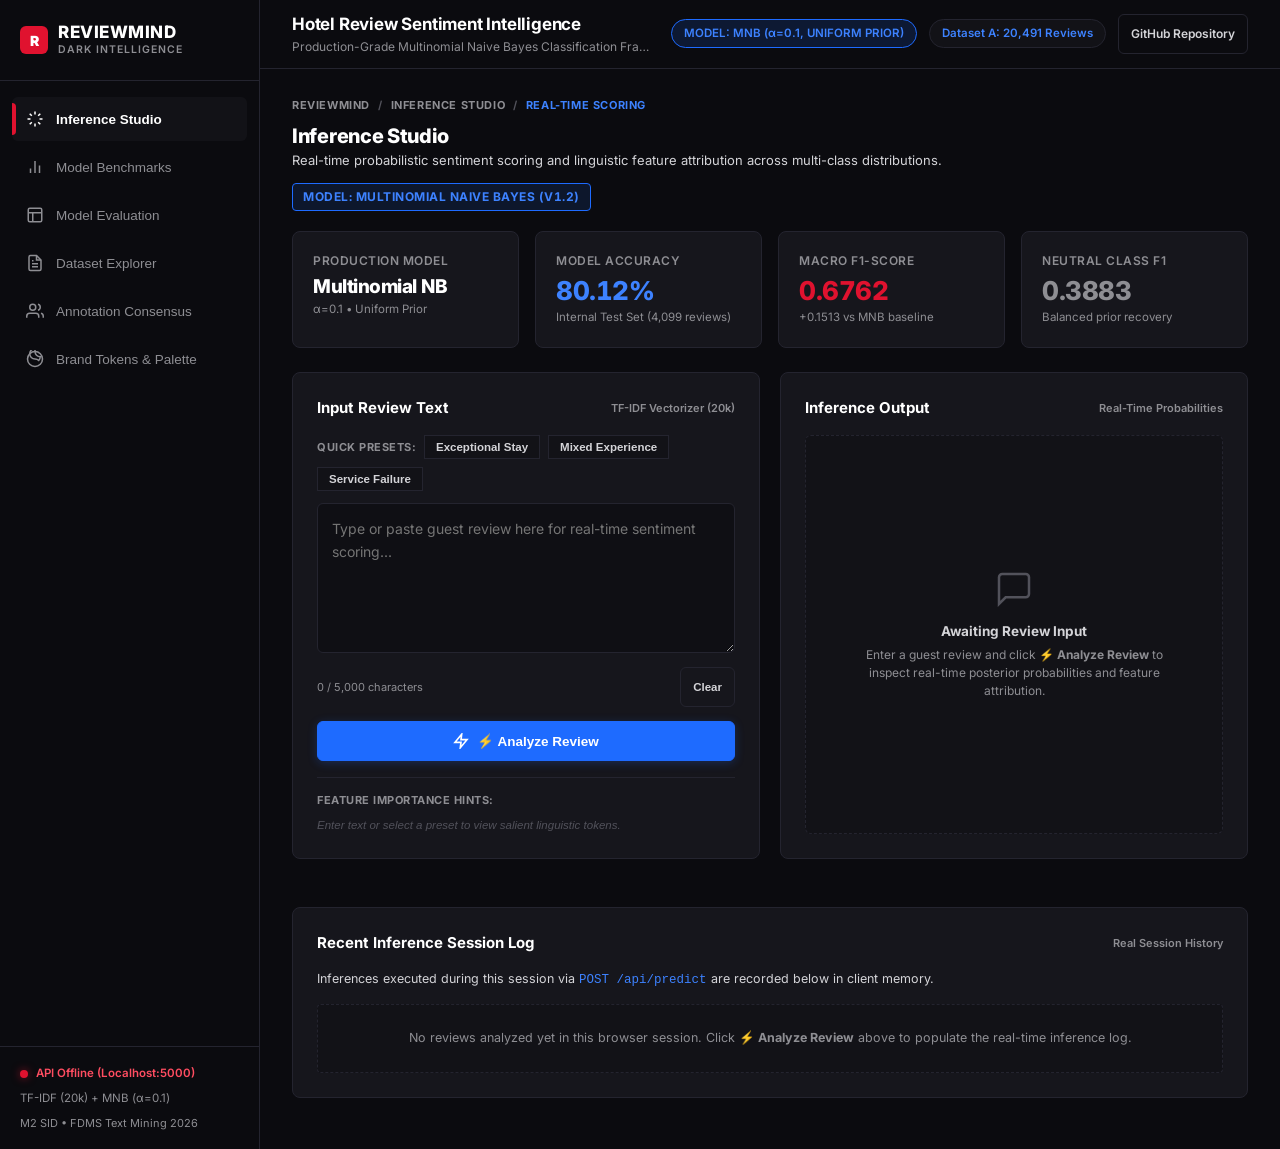
==== commit 8be205fd: "feat(ui): redesign ReviewMind based on Stitch mockups" ====
--- a/web/index.html
+++ b/web/index.html
@@ -8,116 +8,61 @@
   <link rel="preconnect" href="https://fonts.googleapis.com">
   <link rel="preconnect" href="https://fonts.gstatic.com" crossorigin>
   <link href="https://fonts.googleapis.com/css2?family=Inter:wght@400;500;600;700;800;900&family=JetBrains+Mono:wght@400;600;700&display=swap" rel="stylesheet">
-  <style>
-    .active-filter {
-      background-color: var(--rm-red) !important;
-      color: #FFFFFF !important;
-      border-color: var(--rm-red) !important;
-    }
-    .color-swatch {
-      width: 100%;
-      height: 70px;
-      border-radius: 6px;
-      display: flex;
-      flex-direction: column;
-      justify-content: flex-end;
-      padding: 10px;
-      font-family: 'JetBrains Mono', monospace;
-      font-size: 11px;
-      font-weight: 700;
-      border: 1px solid var(--rm-border-default);
-    }
-    .search-input {
-      background-color: var(--rm-bg-input);
-      border: 1px solid var(--rm-border-default);
-      border-radius: 6px;
-      padding: 8px 14px;
-      color: var(--rm-text-primary);
-      font-size: 13px;
-      outline: none;
-      width: 100%;
-      max-width: 320px;
-      transition: border-color 0.15s ease;
-    }
-    .search-input:focus {
-      border-color: var(--rm-blue);
-    }
-    .matrix-table {
-      width: 100%;
-      border-collapse: collapse;
-      font-size: 13px;
-      margin-top: 12px;
-    }
-    .matrix-table th, .matrix-table td {
-      padding: 10px 14px;
-      border: 1px solid var(--rm-border-default);
-      text-align: center;
-    }
-    .matrix-table th {
-      background-color: var(--rm-bg-surface);
-      color: var(--rm-text-muted);
-      font-weight: 600;
-      font-size: 12px;
-      text-transform: uppercase;
-    }
-    .matrix-diag {
-      background-color: rgba(30, 107, 255, 0.12);
-      font-weight: 700;
-      color: #FFFFFF;
-    }
-    .spinner {
-      display: inline-block;
-      width: 20px;
-      height: 20px;
-      border: 2px solid var(--rm-border-default);
-      border-top-color: var(--rm-blue);
-      border-radius: 50%;
-      animation: spin 0.8s linear infinite;
-    }
-    @keyframes spin {
-      to { transform: rotate(360deg); }
-    }
-  </style>
 </head>
 <body>
 
 <div class="app-container">
+  <!-- Mobile Backdrop Overlay -->
+  <div id="sidebar-backdrop" class="sidebar-backdrop" aria-hidden="true"></div>
+
   <!-- SIDEBAR (Dominant Black: #0B0B0F) -->
-  <aside class="sidebar">
+  <aside id="app-sidebar" class="sidebar" aria-label="Main Navigation">
     <div class="sidebar-header">
       <div class="brand-badge">
-        <div class="brand-logo-mark">R</div>
+        <div class="brand-logo-mark" aria-hidden="true">R</div>
         <div>
           <div class="brand-title">REVIEWMIND</div>
           <div class="brand-subtitle">Dark Intelligence</div>
         </div>
       </div>
+      <!-- Close button on mobile/tablet drawer -->
+      <button id="sidebar-close-btn" class="btn-sidebar-close" aria-label="Close navigation menu">
+        <svg width="20" height="20" viewBox="0 0 24 24" fill="none" stroke="currentColor" stroke-width="2">
+          <line x1="18" y1="6" x2="6" y2="18"></line>
+          <line x1="6" y1="6" x2="18" y2="18"></line>
+        </svg>
+      </button>
     </div>
 
     <!-- Navigation Menu with Active Red Indicator (#E0122F) -->
-    <nav class="nav-menu">
+    <nav class="nav-menu" aria-label="Dashboard sections">
       <button class="nav-item active" data-tab="tab-classifier">
-        <svg width="18" height="18" viewBox="0 0 24 24" fill="none" stroke="currentColor" stroke-width="2"><path d="M12 2v4M12 18v4M4.93 4.93l2.83 2.83M16.24 16.24l2.83 2.83M2 12h4M18 12h4M4.93 19.07l2.83-2.83M16.24 7.76l2.83-2.83"/></svg>
+        <svg width="18" height="18" viewBox="0 0 24 24" fill="none" stroke="currentColor" stroke-width="2" aria-hidden="true"><path d="M12 2v4M12 18v4M4.93 4.93l2.83 2.83M16.24 16.24l2.83 2.83M2 12h4M18 12h4M4.93 19.07l2.83-2.83M16.24 7.76l2.83-2.83"/></svg>
         Inference Studio
       </button>
 
       <button class="nav-item" data-tab="tab-benchmarks">
-        <svg width="18" height="18" viewBox="0 0 24 24" fill="none" stroke="currentColor" stroke-width="2"><line x1="18" y1="20" x2="18" y2="10"></line><line x1="12" y1="20" x2="12" y2="4"></line><line x1="6" y1="20" x2="6" y2="14"></line></svg>
+        <svg width="18" height="18" viewBox="0 0 24 24" fill="none" stroke="currentColor" stroke-width="2" aria-hidden="true"><line x1="18" y1="20" x2="18" y2="10"></line><line x1="12" y1="20" x2="12" y2="4"></line><line x1="6" y1="20" x2="6" y2="14"></line></svg>
         Model Benchmarks
       </button>
 
+      <button class="nav-item" data-tab="tab-evaluation">
+        <svg width="18" height="18" viewBox="0 0 24 24" fill="none" stroke="currentColor" stroke-width="2" aria-hidden="true"><rect x="3" y="3" width="18" height="18" rx="2" ry="2"></rect><line x1="3" y1="9" x2="21" y2="9"></line><line x1="9" y1="21" x2="9" y2="9"></line></svg>
+        Model Evaluation
+      </button>
+
       <button class="nav-item" data-tab="tab-dataset-b">
-        <svg width="18" height="18" viewBox="0 0 24 24" fill="none" stroke="currentColor" stroke-width="2"><path d="M14 2H6a2 2 0 0 0-2 2v16a2 2 0 0 0 2 2h12a2 2 0 0 0 2-2V8z"></path><polyline points="14 2 14 8 20 8"></polyline><line x1="16" y1="13" x2="8" y2="13"></line><line x1="16" y1="17" x2="8" y2="17"></line><polyline points="10 9 9 9 8 9"></polyline></svg>
-        Dataset B Explorer
+        <svg width="18" height="18" viewBox="0 0 24 24" fill="none" stroke="currentColor" stroke-width="2" aria-hidden="true"><path d="M14 2H6a2 2 0 0 0-2 2v16a2 2 0 0 0 2 2h12a2 2 0 0 0 2-2V8z"></path><polyline points="14 2 14 8 20 8"></polyline><line x1="16" y1="13" x2="8" y2="13"></line><line x1="16" y1="17" x2="8" y2="17"></line><polyline points="10 9 9 9 8 9"></polyline></svg>
+        Dataset Explorer
       </button>
 
       <button class="nav-item" data-tab="tab-annotations">
-        <svg width="18" height="18" viewBox="0 0 24 24" fill="none" stroke="currentColor" stroke-width="2"><path d="M17 21v-2a4 4 0 0 0-4-4H5a4 4 0 0 0-4 4v2"></path><circle cx="9" cy="7" r="4"></circle><path d="M23 21v-2a4 4 0 0 0-3-3.87"></path><path d="M16 3.13a4 4 0 0 1 0 7.75"></path></svg>
+        <svg width="18" height="18" viewBox="0 0 24 24" fill="none" stroke="currentColor" stroke-width="2" aria-hidden="true"><path d="M17 21v-2a4 4 0 0 0-4-4H5a4 4 0 0 0-4 4v2"></path><circle cx="9" cy="7" r="4"></circle><path d="M23 21v-2a4 4 0 0 0-3-3.87"></path><path d="M16 3.13a4 4 0 0 1 0 7.75"></path></svg>
         Annotation Consensus
       </button>
 
       <button class="nav-item" data-tab="tab-design-system">
-        <svg width="18" height="18" viewBox="0 0 24 24" fill="none" stroke="currentColor" stroke-width="2"><circle cx="12" cy="12" r="10"></circle><path d="M12 2a7 7 0 0 0 7 7c0 3-2 5-2 5s-2-2-5-2a7 7 0 0 1-7-7c0-3.87 3.13-7 7-7z"></path></svg>
+        <svg width="18" height="18" viewBox="0 0 24 24" fill="none" stroke="currentColor" stroke-width="2" aria-hidden="true"><circle cx="12" cy="12" r="10"></circle><path d="M12 2a7 7 0 0 0 7 7c0 3-2 5-2 5s-2-2-5-2a7 7 0 0 1-7-7c0-3.87 3.13-7 7-7z"></path></svg>
         Brand Tokens & Palette
       </button>
     </nav>
@@ -129,7 +74,7 @@
         <span id="backend-status-text" style="font-weight: 600; color: var(--rm-text-primary);">Checking API...</span>
       </div>
       <div id="engine-info-text">TF-IDF (20k) + MNB (&alpha;=0.1)</div>
-      <div style="margin-top: 8px;">MIT License &bull; 2026</div>
+      <div style="margin-top: 8px; font-size: 11px; color: var(--rm-text-muted);">M2 SID &bull; FDMS Text Mining 2026</div>
     </div>
   </aside>
 
@@ -137,14 +82,25 @@
   <main class="main-content">
     <!-- Top Bar -->
     <header class="top-bar">
-      <div class="page-title-wrap">
-        <h1>Hotel Review Sentiment Intelligence</h1>
-        <p>Production-Grade Multinomial Naive Bayes Classification Framework</p>
+      <div class="top-bar-left">
+        <!-- Mobile hamburger menu toggle button -->
+        <button id="mobile-menu-toggle" class="btn-menu-toggle" aria-label="Open navigation menu" aria-expanded="false">
+          <svg width="22" height="22" viewBox="0 0 24 24" fill="none" stroke="currentColor" stroke-width="2" aria-hidden="true">
+            <line x1="3" y1="12" x2="21" y2="12"></line>
+            <line x1="3" y1="6" x2="21" y2="6"></line>
+            <line x1="3" y1="18" x2="21" y2="18"></line>
+          </svg>
+        </button>
+        <div class="page-title-wrap">
+          <h1>Hotel Review Sentiment Intelligence</h1>
+          <p>Production-Grade Multinomial Naive Bayes Classification Framework</p>
+        </div>
       </div>
 
-      <div style="display: flex; align-items: center; gap: 16px;">
+      <div class="top-bar-actions">
+        <span class="badge-model-version" style="background: rgba(30, 107, 255, 0.15); border: 1px solid var(--rm-blue); color: var(--rm-blue-accessible);">MODEL: MNB (&alpha;=0.1, UNIFORM PRIOR)</span>
         <span id="header-dataset-badge" class="badge-model-version">Dataset A: 20,491 Reviews</span>
-        <a href="https://github.com/RYAD-BENYAKOUB/ReviewMind" target="_blank" class="btn btn-outline" style="font-size: 12px; padding: 6px 12px;">
+        <a href="https://github.com/RYAD-BENYAKOUB/ReviewMind" target="_blank" rel="noopener noreferrer" class="btn btn-outline" style="font-size: 12px; padding: 6px 12px;">
           GitHub Repository
         </a>
       </div>
@@ -157,10 +113,36 @@
            TAB 1: INFERENCE STUDIO / LIVE CLASSIFIER
            =================================================================== -->
       <section id="tab-classifier" class="dashboard-tab-content">
+        <div class="screen-header">
+          <div class="breadcrumb-wrap">
+            <span>ReviewMind</span>
+            <span class="breadcrumb-separator">/</span>
+            <span>Inference Studio</span>
+            <span class="breadcrumb-separator">/</span>
+            <span class="breadcrumb-current">Real-Time Scoring</span>
+          </div>
+          <div class="screen-header-top">
+            <div>
+              <h2>Inference Studio</h2>
+              <p class="screen-header-subtitle">
+                Real-time probabilistic sentiment scoring and linguistic feature attribution across multi-class distributions.
+              </p>
+            </div>
+            <span class="badge-sentiment badge-positive" style="align-self: center;">
+              MODEL: MULTINOMIAL NAIVE BAYES (V1.2)
+            </span>
+          </div>
+        </div>
+
         <div class="metric-grid">
           <div class="stat-card">
+            <div class="stat-label">Production Model</div>
+            <div class="stat-value" id="kpi-prod-model" style="font-size: 19px; color: var(--rm-text-primary);">Multinomial NB</div>
+            <div class="stat-subtext">&alpha;=0.1 &bull; Uniform Prior</div>
+          </div>
+          <div class="stat-card">
             <div class="stat-label">Model Accuracy</div>
-            <div class="stat-value" id="kpi-accuracy" style="color: var(--rm-blue);">80.12%</div>
+            <div class="stat-value" id="kpi-accuracy" style="color: var(--rm-blue-accessible);">80.12%</div>
             <div class="stat-subtext" id="kpi-accuracy-subtext">Internal Test Set (4,099 reviews)</div>
           </div>
           <div class="stat-card">
@@ -171,354 +153,991 @@
           <div class="stat-card">
             <div class="stat-label">Neutral Class F1</div>
             <div class="stat-value" id="kpi-neutral-f1" style="color: var(--rm-gray-muted);">0.3883</div>
-            <div class="stat-subtext" id="kpi-neutral-f1-subtext">Balanced prior activation</div>
-          </div>
-          <div class="stat-card">
-            <div class="stat-label">Vocabulary Size</div>
-            <div class="stat-value" id="kpi-vocab-size">20,000</div>
-            <div class="stat-subtext" id="kpi-vocab-subtext">Unigrams + Bigrams</div>
-          </div>
-        </div>
-
+            <div class="stat-subtext" id="kpi-neutral-f1-subtext">Balanced prior recovery</div>
+          </div>
+        </div>
+
+        <!-- 2-Column Studio Grid: Left Input / Right Output -->
+        <div class="studio-grid">
+          <!-- Left Column: Input Review Text -->
+          <div class="card" style="display: flex; flex-direction: column; justify-content: space-between;">
+            <div>
+              <div class="card-title">
+                <span>Input Review Text</span>
+                <span style="font-size: 11px; color: var(--rm-text-muted); font-weight: 600;">TF-IDF Vectorizer (20k)</span>
+              </div>
+
+              <!-- Presets Bar -->
+              <div class="presets-bar">
+                <span class="presets-label">Quick Presets:</span>
+                <button class="preset-chip btn-sample" data-sample="pos">Exceptional Stay</button>
+                <button class="preset-chip btn-sample" data-sample="neu">Mixed Experience</button>
+                <button class="preset-chip btn-sample" data-sample="neg">Service Failure</button>
+              </div>
+
+              <textarea id="review-input" class="textarea-input" style="min-height: 150px;" placeholder="Type or paste guest review here for real-time sentiment scoring..." aria-label="Review text for sentiment analysis"></textarea>
+
+              <div class="input-footer">
+                <span id="char-counter" class="char-count">0 / 5,000 characters</span>
+                <button id="btn-clear" class="btn btn-outline" style="font-size: 11.5px; padding: 5px 12px;">Clear</button>
+              </div>
+            </div>
+
+            <div>
+              <div style="margin-top: 14px;">
+                <button id="btn-analyze" class="btn btn-analyze-cta" style="width: 100%;">
+                  <svg width="16" height="16" viewBox="0 0 24 24" fill="none" stroke="currentColor" stroke-width="2.5" aria-hidden="true"><polygon points="13 2 3 14 12 14 11 22 21 10 12 10 13 2"></polygon></svg>
+                  ⚡ Analyze Review
+                </button>
+              </div>
+
+              <!-- Feature Importance Hints -->
+              <div style="margin-top: 16px; padding-top: 14px; border-top: 1px solid var(--rm-border-default);">
+                <div style="font-size: 11px; font-weight: 700; color: var(--rm-text-muted); text-transform: uppercase; letter-spacing: 0.5px; margin-bottom: 8px;">
+                  Feature Importance Hints:
+                </div>
+                <div id="extracted-hints" style="display: flex; flex-wrap: wrap; gap: 6px;">
+                  <span style="font-size: 11.5px; color: var(--rm-text-dim); font-style: italic;">Enter text or select a preset to view salient linguistic tokens.</span>
+                </div>
+              </div>
+            </div>
+          </div>
+
+          <!-- Right Column: Inference Output -->
+          <div class="card" style="display: flex; flex-direction: column;">
+            <div class="card-title">
+              <span>Inference Output</span>
+              <span id="output-status-tag" style="font-size: 11px; color: var(--rm-text-muted); font-weight: 600;">Real-Time Probabilities</span>
+            </div>
+
+            <!-- Placeholder State -->
+            <div id="inference-placeholder" class="output-placeholder">
+              <svg width="40" height="40" viewBox="0 0 24 24" fill="none" stroke="var(--rm-text-dim)" stroke-width="1.5" style="margin-bottom: 12px;" aria-hidden="true">
+                <path d="M21 15a2 2 0 0 1-2 2H7l-4 4V5a2 2 0 0 1 2-2h14a2 2 0 0 1 2 2z"></path>
+              </svg>
+              <div style="font-size: 13.5px; font-weight: 700; color: var(--rm-text-secondary); margin-bottom: 4px;">Awaiting Review Input</div>
+              <p style="font-size: 12px; color: var(--rm-text-muted); max-width: 320px; line-height: 1.5; margin: 0;">
+                Enter a guest review and click <strong>⚡ Analyze Review</strong> to inspect real-time posterior probabilities and feature attribution.
+              </p>
+            </div>
+
+            <!-- Loading State Indicator -->
+            <div id="inference-loading" style="display: none; padding: 40px 20px; text-align: center;">
+              <div class="spinner" style="margin-bottom: 12px;"></div>
+              <div style="font-size: 13px; font-weight: 600; color: var(--rm-text-primary);">Executing Real ML Inference...</div>
+              <div style="font-size: 11.5px; color: var(--rm-text-muted); margin-top: 4px;">POST /api/predict &bull; MultinomialNB Posterior Distribution</div>
+            </div>
+
+            <!-- Error State Banner with Retry -->
+            <div id="inference-error" style="display: none; padding: 18px 20px; background-color: rgba(224, 18, 47, 0.08); border: 1px solid var(--rm-red); border-radius: 6px;">
+              <div style="display: flex; justify-content: space-between; align-items: center; flex-wrap: wrap; gap: 12px;">
+                <div>
+                  <div style="font-size: 13.5px; font-weight: 700; color: #FFFFFF; display: flex; align-items: center; gap: 8px;">
+                    <span style="color: var(--rm-red); font-size: 16px;">&#9888;</span>
+                    <span>Backend API Connection Error</span>
+                  </div>
+                  <p id="inference-error-msg" style="font-size: 12.5px; color: var(--rm-text-secondary); margin-top: 4px; line-height: 1.4;">
+                    Cannot connect to the ReviewMind API. Please verify the Flask backend is running on port 5000.
+                  </p>
+                </div>
+                <button id="btn-retry-predict" class="btn btn-primary" style="font-size: 12px; padding: 7px 16px;">
+                  Retry Prediction
+                </button>
+              </div>
+            </div>
+
+            <!-- Inference Result Display (Real Backend Predictions Only) -->
+            <div id="inference-result" style="display: none;">
+              <div style="display: flex; justify-content: space-between; align-items: center; margin-bottom: 16px; flex-wrap: wrap; gap: 8px;">
+                <div style="display: flex; align-items: center; gap: 12px;">
+                  <span style="font-size: 11.5px; font-weight: 700; color: var(--rm-text-muted); text-transform: uppercase;">Prediction:</span>
+                  <span id="res-badge" class="badge-sentiment badge-positive">POSITIVE</span>
+                </div>
+                <span id="res-conf" style="font-size: 13px; font-weight: 700; color: var(--rm-text-primary);">88.4% Confidence</span>
+              </div>
+
+              <!-- Probability Breakdown Bars -->
+              <div style="display: flex; flex-direction: column; gap: 12px;">
+                <div>
+                  <div style="display: flex; justify-content: space-between; font-size: 12px; font-weight: 600;">
+                    <span style="color: var(--rm-blue-accessible);">Positive Probability</span>
+                    <span id="prob-pos-val" style="color: var(--rm-blue-accessible);">0.0%</span>
+                  </div>
+                  <div class="confidence-track">
+                    <div id="prob-pos-bar" class="confidence-fill-pos" style="width: 0%;"></div>
+                  </div>
+                </div>
+
+                <div>
+                  <div style="display: flex; justify-content: space-between; font-size: 12px; font-weight: 600;">
+                    <span style="color: var(--rm-gray-muted);">Neutral Probability</span>
+                    <span id="prob-neu-val" style="color: var(--rm-gray-muted);">0.0%</span>
+                  </div>
+                  <div class="confidence-track">
+                    <div id="prob-neu-bar" class="confidence-fill-neu" style="width: 0%;"></div>
+                  </div>
+                </div>
+
+                <div>
+                  <div style="display: flex; justify-content: space-between; font-size: 12px; font-weight: 600;">
+                    <span style="color: var(--rm-red-accessible);">Negative Probability</span>
+                    <span id="prob-neg-val" style="color: var(--rm-red-accessible);">0.0%</span>
+                  </div>
+                  <div class="confidence-track">
+                    <div id="prob-neg-bar" class="confidence-fill-neg" style="width: 0%;"></div>
+                  </div>
+                </div>
+              </div>
+
+              <!-- Salient Features / Detected N-Grams -->
+              <div style="margin-top: 18px; padding-top: 14px; border-top: 1px solid var(--rm-border-default);">
+                <div style="font-size: 11px; font-weight: 700; color: var(--rm-text-muted); margin-bottom: 8px; text-transform: uppercase; letter-spacing: 0.5px;">
+                  Salient N-Grams Contributing to Score:
+                </div>
+                <div id="extracted-tokens" style="display: flex; flex-wrap: wrap; gap: 6px;"></div>
+              </div>
+
+              <!-- Metadata Strip -->
+              <div class="metadata-strip">
+                <div>
+                  <div class="metadata-item-label">Vocabulary</div>
+                  <div class="metadata-item-value" id="kpi-vocab-size">20,000</div>
+                </div>
+                <div>
+                  <div class="metadata-item-label">Vectorizer</div>
+                  <div class="metadata-item-value">TF-IDF (1, 2)</div>
+                </div>
+                <div>
+                  <div class="metadata-item-label">Latency</div>
+                  <div class="metadata-item-value" id="inference-latency-val">~12ms</div>
+                </div>
+                <div>
+                  <div class="metadata-item-label">Smoothing</div>
+                  <div class="metadata-item-value">&alpha; = 0.1</div>
+                </div>
+              </div>
+            </div>
+          </div>
+        </div>
+
+        <!-- Recent Inference Log (Ephemeral Real-Time Session Log) -->
+        <div class="card recent-log-wrap">
+          <div class="card-title">
+            <span>Recent Inference Session Log</span>
+            <span style="font-size: 11px; color: var(--rm-text-muted); font-weight: 600;">Real Session History</span>
+          </div>
+          <p style="font-size: 12.5px; color: var(--rm-text-secondary); margin-bottom: 14px;">
+            Inferences executed during this session via <code style="color: var(--rm-blue-accessible);">POST /api/predict</code> are recorded below in client memory.
+          </p>
+
+          <div id="recent-log-empty" style="padding: 24px; text-align: center; background-color: var(--rm-bg-surface); border: 1px dashed var(--rm-border-default); border-radius: var(--radius-sm);">
+            <div style="font-size: 12.5px; color: var(--rm-text-muted);">
+              No reviews analyzed yet in this browser session. Click <strong>⚡ Analyze Review</strong> above to populate the real-time inference log.
+            </div>
+          </div>
+
+          <div id="recent-log-container" class="table-responsive" style="display: none;">
+            <table class="log-table">
+              <thead>
+                <tr>
+                  <th style="width: 100px;">Time</th>
+                  <th>Review Excerpt</th>
+                  <th style="width: 130px;">Prediction</th>
+                  <th style="width: 110px;">Confidence</th>
+                  <th style="width: 90px;">Latency</th>
+                  <th style="width: 80px;">Action</th>
+                </tr>
+              </thead>
+              <tbody id="recent-log-body"></tbody>
+            </table>
+          </div>
+        </div>
+      </section>
+
+      <!-- ===================================================================
+           TAB 2: MODEL BENCHMARKS (HYPERPARAMETER EXPLORATION)
+           =================================================================== -->
+      <section id="tab-benchmarks" class="dashboard-tab-content" style="display: none;">
+        <div class="screen-header">
+          <div class="breadcrumb-wrap">
+            <span>ReviewMind</span>
+            <span class="breadcrumb-separator">/</span>
+            <span>Benchmarks</span>
+            <span class="breadcrumb-separator">/</span>
+            <span class="breadcrumb-current">Hyperparameter Exploration</span>
+          </div>
+          <div class="screen-header-top">
+            <div>
+              <h2>Model Hyperparameter Benchmarks</h2>
+              <p class="screen-header-subtitle">
+                Systematic comparison of Naive Bayes variants, smoothing parameters (&alpha;), and prior fitting strategies on TripAdvisor dataset.
+              </p>
+            </div>
+            <span class="badge-sentiment badge-positive" style="align-self: center;">
+              OPTIMAL: ALPHA = 0.1 (NO PRIOR)
+            </span>
+          </div>
+        </div>
+
+        <div class="metric-grid">
+          <div class="stat-card">
+            <div class="stat-label">Optimal Configuration</div>
+            <div class="stat-value" style="font-size: 19px; color: var(--rm-blue-accessible);">&alpha; = 0.1 (Uniform)</div>
+            <div class="stat-subtext">Model 3 &bull; Production Ready</div>
+          </div>
+          <div class="stat-card">
+            <div class="stat-label">Macro F1 Improvement</div>
+            <div class="stat-value" style="color: var(--rm-red);">+15.13%</div>
+            <div class="stat-subtext">+0.1513 vs Baseline (&alpha;=1.0)</div>
+          </div>
+          <div class="stat-card">
+            <div class="stat-label">Neutral Recall Gain</div>
+            <div class="stat-value" style="color: var(--rm-white);">48.74%</div>
+            <div class="stat-subtext">Restored from 0.00% collapse</div>
+          </div>
+          <div class="stat-card">
+            <div class="stat-label">Evaluated Models</div>
+            <div class="stat-value">3 Configs</div>
+            <div class="stat-subtext">Held-out test split (N=4,099)</div>
+          </div>
+        </div>
+
+        <!-- 2-Column Split: Performance Visualizer / Selection Criteria -->
+        <div class="studio-grid">
+          <!-- Left Column: Visualizer -->
+          <div class="card">
+            <div class="card-title">
+              <span>Performance Visualizer</span>
+              <span style="font-size: 11px; color: var(--rm-text-muted); font-weight: 600;">Macro F1 Comparison</span>
+            </div>
+            <p style="font-size: 12.5px; color: var(--rm-text-secondary); margin-bottom: 16px;">
+              Comparative Macro F1 across hyperparameter variations evaluated on 4,099 unseen test reviews.
+            </p>
+
+            <div class="visualizer-list">
+              <div>
+                <div class="visualizer-item-header">
+                  <span style="color: var(--rm-blue-accessible); font-weight: 700;">Model 3 (&alpha;=0.1, Uniform Prior) ★</span>
+                  <span style="font-family: var(--font-mono); font-weight: 700; color: #FFFFFF;">0.6762 Macro F1</span>
+                </div>
+                <div class="visualizer-track">
+                  <div class="visualizer-fill-primary" style="width: 100%;"></div>
+                </div>
+              </div>
+
+              <div>
+                <div class="visualizer-item-header">
+                  <span style="color: var(--rm-text-secondary);">Model 2 (&alpha;=1.0, Uniform Prior)</span>
+                  <span style="font-family: var(--font-mono); font-weight: 600; color: var(--rm-text-secondary);">0.6153 Macro F1</span>
+                </div>
+                <div class="visualizer-track">
+                  <div class="visualizer-fill-slate" style="width: 91.0%;"></div>
+                </div>
+              </div>
+
+              <div>
+                <div class="visualizer-item-header">
+                  <span style="color: var(--rm-text-muted);">Model 1 (&alpha;=1.0, Empirical Prior - Baseline)</span>
+                  <span style="font-family: var(--font-mono); font-weight: 600; color: var(--rm-text-muted);">0.5249 Macro F1</span>
+                </div>
+                <div class="visualizer-track">
+                  <div class="visualizer-fill-slate" style="width: 77.6%;"></div>
+                </div>
+              </div>
+            </div>
+
+            <!-- Neutral Class Recall Visualizer -->
+            <div style="margin-top: 24px; padding-top: 18px; border-top: 1px solid var(--rm-border-default);">
+              <div style="font-size: 12px; font-weight: 700; text-transform: uppercase; letter-spacing: 0.5px; color: var(--rm-text-muted); margin-bottom: 12px;">
+                Neutral Class Recall Sensitivity:
+              </div>
+              <div class="visualizer-list" style="margin: 0;">
+                <div>
+                  <div class="visualizer-item-header">
+                    <span>Model 3: 48.74% Neutral Recall (213 / 437)</span>
+                    <span style="color: var(--rm-blue-accessible); font-weight: 700;">F1: 0.3883</span>
+                  </div>
+                  <div class="visualizer-track">
+                    <div class="visualizer-fill-primary" style="width: 48.74%;"></div>
+                  </div>
+                </div>
+                <div>
+                  <div class="visualizer-item-header">
+                    <span style="color: var(--rm-text-muted);">Model 1: 0.00% Neutral Recall (0 / 437)</span>
+                    <span style="color: var(--rm-red); font-weight: 700;">F1: 0.0000</span>
+                  </div>
+                  <div class="visualizer-track">
+                    <div style="width: 0%; height: 100%;"></div>
+                  </div>
+                </div>
+              </div>
+            </div>
+          </div>
+
+          <!-- Right Column: Model Selection Criteria & Hypothesis Validation -->
+          <div class="card">
+            <div class="card-title">
+              <span>Model Selection Criteria</span>
+              <span style="font-size: 11px; color: var(--rm-text-muted); font-weight: 600;">FDMS Hypothesis Validation</span>
+            </div>
+
+            <div style="display: flex; flex-direction: column; gap: 14px;">
+              <div style="background-color: var(--rm-bg-surface); padding: 14px; border-left: 3px solid var(--rm-blue); border-radius: 4px;">
+                <div style="font-size: 13px; font-weight: 700; color: #FFFFFF; margin-bottom: 4px;">
+                  1. Neutral Minority Recovery (fit_prior=False)
+                </div>
+                <p style="font-size: 12px; color: var(--rm-text-secondary); line-height: 1.5; margin: 0;">
+                  TripAdvisor is 73.7% positive. Empirical prior in Model 1 starved the 10.7% neutral class entirely (predicting 0 neutral reviews). Uniform prior gives each class equal base weight, reviving minority class detection.
+                </p>
+              </div>
+
+              <div style="background-color: var(--rm-bg-surface); padding: 14px; border-left: 3px solid var(--rm-red); border-radius: 4px;">
+                <div style="font-size: 13px; font-weight: 700; color: #FFFFFF; margin-bottom: 4px;">
+                  2. Reduced Laplace Smoothing (&alpha;=0.1)
+                </div>
+                <p style="font-size: 12px; color: var(--rm-text-secondary); line-height: 1.5; margin: 0;">
+                  Standard Laplace (&alpha;=1.0) over-smoothes word likelihoods across 20,000 TF-IDF features. Reducing alpha to 0.1 sharpens posterior discrimination for hospitality vocabulary (amenities, cleanliness, service).
+                </p>
+              </div>
+
+              <div style="background-color: var(--rm-bg-surface); padding: 14px; border-left: 3px solid var(--rm-gray-muted); border-radius: 4px;">
+                <div style="font-size: 13px; font-weight: 700; color: #FFFFFF; margin-bottom: 4px;">
+                  3. Macro F1 as Primary Criterion
+                </div>
+                <p style="font-size: 12px; color: var(--rm-text-secondary); line-height: 1.5; margin: 0;">
+                  Although Model 2 achieved higher raw accuracy (85.17%), it only detected 64 neutral reviews (F1=0.1477). Model 3 maximizes unweighted Macro F1 (0.6762), ensuring balanced multi-class performance.
+                </p>
+              </div>
+            </div>
+          </div>
+        </div>
+
+        <!-- Full Benchmark Matrix Table -->
         <div class="card">
           <div class="card-title">
-            <span>Live Review Sentiment Classifier</span>
-            <div style="display: flex; gap: 8px;">
-              <button class="btn btn-outline btn-sample" data-sample="pos" style="font-size: 11.5px; padding: 4px 10px;">Sample Positive</button>
-              <button class="btn btn-outline btn-sample" data-sample="neu" style="font-size: 11.5px; padding: 4px 10px;">Sample Neutral</button>
-              <button class="btn btn-outline btn-sample" data-sample="neg" style="font-size: 11.5px; padding: 4px 10px;">Sample Negative</button>
-            </div>
-          </div>
-
-          <textarea id="review-input" class="textarea-input" placeholder="Type or paste any hotel review text here to test the live ReviewMind sentiment classification model..."></textarea>
-
-          <div style="display: flex; gap: 12px; margin-top: 16px;">
-            <!-- Primary Action in Red (#E0122F) -->
-            <button id="btn-analyze" class="btn btn-primary">
-              <svg width="16" height="16" viewBox="0 0 24 24" fill="none" stroke="currentColor" stroke-width="2.5"><polygon points="5 3 19 12 5 21 5 3"></polygon></svg>
-              Classify Sentiment
-            </button>
-            <!-- Secondary Action in Blue (#1E6BFF) -->
-            <button id="btn-clear" class="btn btn-secondary">
-              Clear Text
-            </button>
-          </div>
-
-          <!-- Loading State Indicator -->
-          <div id="inference-loading" style="display: none; margin-top: 20px; padding: 24px; background-color: var(--rm-bg-surface); border: 1px solid var(--rm-border-default); border-radius: 6px; text-align: center;">
-            <div class="spinner" style="margin-bottom: 12px;"></div>
-            <div style="font-size: 13px; font-weight: 600; color: var(--rm-text-primary);">Processing Inference via Flask REST API...</div>
-            <div style="font-size: 11.5px; color: var(--rm-text-muted); margin-top: 4px;">Extracting TF-IDF n-grams & calculating MultinomialNB posterior probabilities</div>
-          </div>
-
-          <!-- Error State Banner with Retry -->
-          <div id="inference-error" style="display: none; margin-top: 20px; padding: 18px 20px; background-color: rgba(224, 18, 47, 0.08); border: 1px solid var(--rm-red); border-radius: 6px;">
-            <div style="display: flex; justify-content: space-between; align-items: center; flex-wrap: wrap; gap: 12px;">
+            <span>Model Architecture & Hyperparameter Matrix</span>
+            <span class="badge-sentiment badge-negative">Production Selected: Model 3</span>
+          </div>
+
+          <div class="table-responsive">
+            <table class="benchmark-table">
+              <thead>
+                <tr>
+                  <th>Model Architecture</th>
+                  <th>Smoothing (&alpha;)</th>
+                  <th>Fit Prior</th>
+                  <th>Accuracy</th>
+                  <th>Macro F1</th>
+                  <th>Negative F1</th>
+                  <th>Neutral F1</th>
+                  <th>Positive F1</th>
+                </tr>
+              </thead>
+              <tbody id="benchmark-table-body">
+                <tr>
+                  <td><strong>Model 1 (Baseline)</strong></td>
+                  <td>1.0</td>
+                  <td>True (Empirical)</td>
+                  <td>81.97%</td>
+                  <td>0.5249</td>
+                  <td><span style="color: var(--rm-red-accessible);">0.6802</span></td>
+                  <td><span style="color: var(--rm-gray-muted);">0.0000</span></td>
+                  <td><span style="color: var(--rm-blue-accessible);">0.8945</span></td>
+                </tr>
+                <tr>
+                  <td><strong>Model 2 (Uniform Prior)</strong></td>
+                  <td>1.0</td>
+                  <td>False (Uniform)</td>
+                  <td>85.17%</td>
+                  <td>0.6153</td>
+                  <td><span style="color: var(--rm-red-accessible);">0.7730</span></td>
+                  <td><span style="color: var(--rm-gray-muted);">0.1477</span></td>
+                  <td><span style="color: var(--rm-blue-accessible);">0.9253</span></td>
+                </tr>
+                <tr class="champion">
+                  <td><strong>Model 3 (Alternative Smoothing) ★</strong></td>
+                  <td>0.1</td>
+                  <td>False (Uniform)</td>
+                  <td>80.12%</td>
+                  <td><strong>0.6762</strong></td>
+                  <td><span style="color: var(--rm-red-accessible);">0.7454</span></td>
+                  <td><strong style="color: #FFFFFF;">0.3883</strong></td>
+                  <td><span style="color: var(--rm-blue-accessible);">0.8949</span></td>
+                </tr>
+              </tbody>
+            </table>
+          </div>
+        </div>
+      </section>
+
+      <!-- ===================================================================
+           TAB 3: MODEL EVALUATION & ERROR DIAGNOSTIC (DEDICATED VIEW)
+           =================================================================== -->
+      <section id="tab-evaluation" class="dashboard-tab-content" style="display: none;">
+        <div class="screen-header">
+          <div class="breadcrumb-wrap">
+            <span>ReviewMind</span>
+            <span class="breadcrumb-separator">/</span>
+            <span>Evaluation</span>
+            <span class="breadcrumb-separator">/</span>
+            <span class="breadcrumb-current">Production Model Diagnostics</span>
+          </div>
+          <div class="screen-header-top">
+            <div>
+              <h2>Model Evaluation & Error Diagnostic</h2>
+              <p class="screen-header-subtitle">
+                Detailed diagnostic evaluation of production model (Model 3) on held-out test split (20% stratified partition, N=4,099 reviews).
+              </p>
+            </div>
+            <span class="badge-sentiment badge-positive" style="align-self: center;">
+              TEST SPLIT: 4,099 REVIEWS
+            </span>
+          </div>
+        </div>
+
+        <div class="metric-grid">
+          <div class="stat-card">
+            <div class="stat-label">Overall Accuracy</div>
+            <div class="stat-value" style="color: var(--rm-blue-accessible);">80.12%</div>
+            <div class="stat-subtext">3,284 / 4,099 correct</div>
+          </div>
+          <div class="stat-card">
+            <div class="stat-label">Macro F1-Score</div>
+            <div class="stat-value" style="color: var(--rm-red);">0.6762</div>
+            <div class="stat-subtext">Unweighted 3-class harmonic mean</div>
+          </div>
+          <div class="stat-card">
+            <div class="stat-label">Weighted F1-Score</div>
+            <div class="stat-value" style="color: var(--rm-white);">0.8174</div>
+            <div class="stat-subtext">Class-support weighted</div>
+          </div>
+          <div class="stat-card">
+            <div class="stat-label">Test Partition</div>
+            <div class="stat-value">20% Split</div>
+            <div class="stat-subtext">Stratified random_state=42</div>
+          </div>
+        </div>
+
+        <!-- 2-Column Split: Confusion Matrix Heatmap / Error Breakdown -->
+        <div class="studio-grid">
+          <!-- Left Column: Heatmap -->
+          <div class="card">
+            <div class="card-title">
+              <span>Confusion Matrix Heatmap (N=4,099)</span>
+              <span class="badge-sentiment badge-positive">Verified Test Split</span>
+            </div>
+            <p style="font-size: 12.5px; color: var(--rm-text-secondary); margin-bottom: 14px;">
+              Rows: True human labels. Columns: Model 3 predictions. Diagonals (blue) represent correct classifications; off-diagonals (red) show misclassifications.
+            </p>
+
+            <div class="table-responsive">
+              <table class="matrix-table" style="text-align: center;">
+                <thead>
+                  <tr>
+                    <th style="text-align: left;">True \ Pred</th>
+                    <th>Negative (Pred)</th>
+                    <th>Neutral (Pred)</th>
+                    <th>Positive (Pred)</th>
+                    <th>Total True</th>
+                  </tr>
+                </thead>
+                <tbody id="confusion-matrix-body">
+                  <tr>
+                    <td style="text-align: left; font-weight: 700; color: var(--rm-red-accessible);">Negative (True)</td>
+                    <td class="heatmap-cell-diag">530 (82.4%)</td>
+                    <td class="heatmap-cell-err">99 (15.4%)</td>
+                    <td class="heatmap-cell-err">14 (2.2%)</td>
+                    <td style="font-weight: 600;">643</td>
+                  </tr>
+                  <tr>
+                    <td style="text-align: left; font-weight: 700; color: var(--rm-gray-muted);">Neutral (True)</td>
+                    <td class="heatmap-cell-err">119 (27.2%)</td>
+                    <td class="heatmap-cell-diag">213 (48.7%)</td>
+                    <td class="heatmap-cell-err">105 (24.0%)</td>
+                    <td style="font-weight: 600;">437</td>
+                  </tr>
+                  <tr>
+                    <td style="text-align: left; font-weight: 700; color: var(--rm-blue-accessible);">Positive (True)</td>
+                    <td class="heatmap-cell-err">130 (4.3%)</td>
+                    <td class="heatmap-cell-err">348 (11.5%)</td>
+                    <td class="heatmap-cell-diag">2,541 (84.2%)</td>
+                    <td style="font-weight: 600;">3,019</td>
+                  </tr>
+                </tbody>
+              </table>
+            </div>
+          </div>
+
+          <!-- Right Column: Support Distribution & Error Breakdown -->
+          <div class="card">
+            <div class="card-title">
+              <span>Class Distribution & Error Diagnostic</span>
+              <span style="font-size: 11px; color: var(--rm-text-muted); font-weight: 600;">Boundary Nuances</span>
+            </div>
+
+            <!-- Support Comparison -->
+            <div style="display: flex; flex-direction: column; gap: 14px; margin-bottom: 20px;">
               <div>
-                <div style="font-size: 13.5px; font-weight: 700; color: #FFFFFF; display: flex; align-items: center; gap: 8px;">
-                  <span style="color: var(--rm-red); font-size: 16px;">&#9888;</span>
-                  <span>Backend API Connection Error</span>
-                </div>
-                <p id="inference-error-msg" style="font-size: 12.5px; color: var(--rm-text-secondary); margin-top: 4px; line-height: 1.4;">
-                  Cannot connect to the ReviewMind API. Please verify the Flask backend is running on port 5000.
-                </p>
-              </div>
-              <button id="btn-retry-predict" class="btn btn-primary" style="font-size: 12px; padding: 7px 16px;">
-                Retry Prediction
-              </button>
-            </div>
-          </div>
-
-          <!-- Inference Result Display (Real Backend Predictions Only) -->
-          <div id="inference-result" style="display: none; margin-top: 24px; padding: 20px; background-color: var(--rm-bg-surface); border: 1px solid var(--rm-border-default); border-radius: 6px;">
-            <div style="display: flex; justify-content: space-between; align-items: center; margin-bottom: 16px;">
-              <div style="display: flex; align-items: center; gap: 12px;">
-                <span style="font-size: 12px; font-weight: 700; color: var(--rm-text-muted); text-transform: uppercase;">Prediction:</span>
-                <span id="res-badge" class="badge-sentiment badge-positive">POSITIVE</span>
-              </div>
-              <span id="res-conf" style="font-size: 13px; font-weight: 700; color: var(--rm-text-primary);">88.4% Confidence</span>
-            </div>
-
-            <!-- Probability Breakdown Bars -->
-            <div style="display: flex; flex-direction: column; gap: 12px;">
+                <div style="display: flex; justify-content: space-between; font-size: 12px; margin-bottom: 4px;">
+                  <span style="color: var(--rm-blue-accessible); font-weight: 600;">Positive Class</span>
+                  <span>True: 3,019 (73.7%) vs Pred: 2,660 (64.9%)</span>
+                </div>
+                <div class="visualizer-track">
+                  <div class="visualizer-fill-primary" style="width: 84.17%;"></div>
+                </div>
+              </div>
+
               <div>
-                <div style="display: flex; justify-content: space-between; font-size: 12px; font-weight: 600;">
-                  <span style="color: var(--rm-blue);">Positive Probability</span>
-                  <span id="prob-pos-val" style="color: var(--rm-blue);">0.0%</span>
-                </div>
-                <div class="confidence-track">
-                  <div id="prob-pos-bar" class="confidence-fill-pos" style="width: 0%;"></div>
+                <div style="display: flex; justify-content: space-between; font-size: 12px; margin-bottom: 4px;">
+                  <span style="color: var(--rm-red-accessible); font-weight: 600;">Negative Class</span>
+                  <span>True: 643 (15.7%) vs Pred: 779 (19.0%)</span>
+                </div>
+                <div class="visualizer-track">
+                  <div style="height: 100%; background-color: var(--rm-red); width: 82.43%; border-radius: var(--radius-full);"></div>
                 </div>
               </div>
 
               <div>
-                <div style="display: flex; justify-content: space-between; font-size: 12px; font-weight: 600;">
-                  <span style="color: var(--rm-gray-muted);">Neutral Probability</span>
-                  <span id="prob-neu-val" style="color: var(--rm-gray-muted);">0.0%</span>
-                </div>
-                <div class="confidence-track">
-                  <div id="prob-neu-bar" class="confidence-fill-neu" style="width: 0%;"></div>
-                </div>
-              </div>
-
-              <div>
-                <div style="display: flex; justify-content: space-between; font-size: 12px; font-weight: 600;">
-                  <span style="color: var(--rm-red);">Negative Probability</span>
-                  <span id="prob-neg-val" style="color: var(--rm-red);">0.0%</span>
-                </div>
-                <div class="confidence-track">
-                  <div id="prob-neg-bar" class="confidence-fill-neg" style="width: 0%;"></div>
-                </div>
-              </div>
-            </div>
-
-            <!-- Salient Features / Detected N-Grams -->
-            <div style="margin-top: 18px; padding-top: 14px; border-top: 1px solid var(--rm-border-default);">
-              <div style="font-size: 11.5px; font-weight: 600; color: var(--rm-text-muted); margin-bottom: 8px; text-transform: uppercase;">
-                Salient N-Grams Detected:
-              </div>
-              <div id="extracted-tokens" style="display: flex; flex-wrap: wrap; gap: 8px;"></div>
-            </div>
-          </div>
-        </div>
-      </section>
-
-      <!-- ===================================================================
-           TAB 2: MODEL BENCHMARKS & SCIENTIFIC COMPARISON
-           =================================================================== -->
-      <section id="tab-benchmarks" class="dashboard-tab-content" style="display: none;">
+                <div style="display: flex; justify-content: space-between; font-size: 12px; margin-bottom: 4px;">
+                  <span style="color: var(--rm-gray-muted); font-weight: 600;">Neutral Class</span>
+                  <span>True: 437 (10.7%) vs Pred: 660 (16.1%)</span>
+                </div>
+                <div class="visualizer-track">
+                  <div style="height: 100%; background-color: var(--rm-gray-muted); width: 48.74%; border-radius: var(--radius-full);"></div>
+                </div>
+              </div>
+            </div>
+
+            <!-- Diagnostic Callout -->
+            <div style="background-color: var(--rm-bg-surface); padding: 14px; border-left: 3px solid var(--rm-red); border-radius: 4px;">
+              <div style="font-size: 12.5px; font-weight: 700; color: #FFFFFF; margin-bottom: 4px;">
+                Diagnostic Insight: Neutral &harr; Positive Boundary
+              </div>
+              <p style="font-size: 12px; color: var(--rm-text-secondary); line-height: 1.5; margin: 0;">
+                The majority of misclassifications (58.7%) occur across the Neutral &harr; Positive boundary (348 true positives predicted as neutral, 105 neutral predicted as positive). In hotel reviews, lukewarm praise (<em>"room was okay, breakfast decent"</em>) contains overlapping vocabulary with moderate positive ratings.
+              </p>
+            </div>
+          </div>
+        </div>
+
+        <!-- Full Classification Report & Academic Summary -->
         <div class="card">
           <div class="card-title">
-            <span>Multinomial Naive Bayes Hyperparameter Comparison</span>
-            <span class="badge-sentiment badge-negative">Production Selected: Model 3</span>
-          </div>
-          <p style="font-size: 13px; color: var(--rm-text-secondary); margin-bottom: 20px;">
-            Scientific evaluation on 4,099 unseen test reviews from TripAdvisor Hotel Reviews dataset. Demonstrating the resolution of the neutral class collapse problem through prior balance and Laplace smoothing adjustment.
-          </p>
-
-          <table class="benchmark-table">
-            <thead>
-              <tr>
-                <th>Model Architecture</th>
-                <th>Smoothing (&alpha;)</th>
-                <th>Fit Prior</th>
-                <th>Accuracy</th>
-                <th>Macro F1</th>
-                <th>Negative F1</th>
-                <th>Neutral F1</th>
-                <th>Positive F1</th>
-              </tr>
-            </thead>
-            <tbody id="benchmark-table-body">
-              <tr>
-                <td><strong>Model 1 (Baseline)</strong></td>
-                <td>1.0</td>
-                <td>True (Empirical)</td>
-                <td>81.97%</td>
-                <td>0.5249</td>
-                <td><span style="color: var(--rm-red);">0.6802</span></td>
-                <td><span style="color: var(--rm-gray-muted);">0.0000</span></td>
-                <td><span style="color: var(--rm-blue);">0.8945</span></td>
-              </tr>
-              <tr>
-                <td><strong>Model 2 (Uniform Prior)</strong></td>
-                <td>1.0</td>
-                <td>False (Uniform)</td>
-                <td>85.17%</td>
-                <td>0.6153</td>
-                <td><span style="color: var(--rm-red);">0.7730</span></td>
-                <td><span style="color: var(--rm-gray-muted);">0.1477</span></td>
-                <td><span style="color: var(--rm-blue);">0.9253</span></td>
-              </tr>
-              <tr class="champion">
-                <td><strong>Model 3 (Alternative Smoothing) ★</strong></td>
-                <td>0.1</td>
-                <td>False (Uniform)</td>
-                <td>80.12%</td>
-                <td><strong>0.6762</strong></td>
-                <td><span style="color: var(--rm-red);">0.7454</span></td>
-                <td><strong style="color: #FFFFFF;">0.3883</strong></td>
-                <td><span style="color: var(--rm-blue);">0.8949</span></td>
-              </tr>
-            </tbody>
-          </table>
-
-          <div style="margin-top: 24px; padding: 16px; background-color: var(--rm-bg-surface); border-left: 3px solid var(--rm-red); border-radius: 4px;">
-            <div style="font-size: 13px; font-weight: 700; color: #FFFFFF; margin-bottom: 4px;">Key Finding: Neutral Minority Class Recovery</div>
-            <p style="font-size: 12.5px; color: var(--rm-text-secondary); line-height: 1.5;">
-              Model 1 suffered from severe majority-class collapse, assigning zero reviews to the neutral category (F1 = 0.0000). Setting <code style="color: var(--rm-blue); background: var(--rm-bg-card); padding: 1px 4px;">fit_prior=False</code> alongside reduced Laplace smoothing (<code style="color: var(--rm-red); background: var(--rm-bg-card); padding: 1px 4px;">alpha=0.1</code>) restored class sensitivity, yielding a <strong>Macro F1 of 0.6762</strong> and an operational neutral F1 of <strong>0.3883</strong>.
+            <span>Per-Class Classification Report (Test Split N=4,099)</span>
+            <span style="font-size: 11px; color: var(--rm-text-muted); font-weight: 600;">Scikit-Learn Verification</span>
+          </div>
+
+          <div class="table-responsive">
+            <table class="benchmark-table">
+              <thead>
+                <tr>
+                  <th>Class Label</th>
+                  <th>Precision</th>
+                  <th>Recall</th>
+                  <th>F1-Score</th>
+                  <th>Support (N)</th>
+                </tr>
+              </thead>
+              <tbody>
+                <tr>
+                  <td><strong style="color: var(--rm-red-accessible);">Negative</strong></td>
+                  <td>68.04%</td>
+                  <td>82.43%</td>
+                  <td><strong>0.7454</strong></td>
+                  <td>643</td>
+                </tr>
+                <tr>
+                  <td><strong style="color: var(--rm-gray-muted);">Neutral</strong></td>
+                  <td>32.27%</td>
+                  <td>48.74%</td>
+                  <td><strong>0.3883</strong></td>
+                  <td>437</td>
+                </tr>
+                <tr>
+                  <td><strong style="color: var(--rm-blue-accessible);">Positive</strong></td>
+                  <td>95.53%</td>
+                  <td>84.17%</td>
+                  <td><strong>0.8949</strong></td>
+                  <td>3,019</td>
+                </tr>
+                <tr style="border-top: 2px solid var(--rm-border-default); font-weight: 700;">
+                  <td>Macro Average</td>
+                  <td>65.28%</td>
+                  <td>71.78%</td>
+                  <td><strong style="color: var(--rm-red);">0.6762</strong></td>
+                  <td>4,099</td>
+                </tr>
+                <tr style="font-weight: 700;">
+                  <td>Weighted Average</td>
+                  <td>84.44%</td>
+                  <td>80.12%</td>
+                  <td><strong style="color: var(--rm-blue-accessible);">0.8174</strong></td>
+                  <td>4,099</td>
+                </tr>
+              </tbody>
+            </table>
+          </div>
+
+          <!-- Academic FDMS Callout -->
+          <div style="margin-top: 20px; padding: 16px; background-color: var(--rm-bg-surface); border-left: 3px solid var(--rm-blue); border-radius: 4px;">
+            <div style="font-size: 13px; font-weight: 700; color: #FFFFFF; margin-bottom: 6px;">
+              Scientific Summary for FDMS Course (Text Mining):
+            </div>
+            <p style="font-size: 12.5px; color: var(--rm-text-secondary); line-height: 1.6; margin: 0;">
+              This empirical benchmark demonstrates the foundational text mining challenge of class imbalance in probabilistic models. While naive Laplace smoothing collapses the minority class under empirical priors, a balanced prior formulation with controlled smoothing restores operational utility across all three sentiment classes without sacrificing negative detection precision.
             </p>
           </div>
         </div>
-
-        <!-- Production Model 3 Confusion Matrix Card -->
+      </section>
+
+      <!-- ===================================================================
+           TAB 4: DATASET EXPLORER (SWISS-GRID & CORPUS INSPECTION)
+           =================================================================== -->
+      <section id="tab-dataset-b" class="dashboard-tab-content" style="display: none;">
+        <div class="screen-header">
+          <div class="breadcrumb-wrap">
+            <span>ReviewMind</span>
+            <span class="breadcrumb-separator">/</span>
+            <span>Datasets</span>
+            <span class="breadcrumb-separator">/</span>
+            <span class="breadcrumb-current">Corpus Inspection & Filtering</span>
+          </div>
+          <div class="screen-header-top">
+            <div>
+              <h2>Dataset Explorer (TripAdvisor & Eco-Hotel)</h2>
+              <p class="screen-header-subtitle">
+                Interactive corpus inspector with multi-dimensional filtering, token statistics, and sentiment ground-truth analysis.
+              </p>
+            </div>
+            <span class="badge-sentiment badge-neutral" style="align-self: center;">
+              CORPUS: 20,890 TOTAL REVIEWS
+            </span>
+          </div>
+        </div>
+
+        <div class="metric-grid">
+          <div class="stat-card">
+            <div class="stat-label">Total Corpus Size</div>
+            <div class="stat-value" id="dataset-total-reviews">20,890</div>
+            <div class="stat-subtext">TripAdvisor (20,491) + Eco-Hotel (399)</div>
+          </div>
+          <div class="stat-card">
+            <div class="stat-label">Positive Inferred (Set B)</div>
+            <div class="stat-value" id="dataset-pos-count" style="color: var(--rm-blue-accessible);">335 (84.0%)</div>
+            <div class="stat-subtext">Avg Confidence: 60.0%</div>
+          </div>
+          <div class="stat-card">
+            <div class="stat-label">Neutral Inferred (Set B)</div>
+            <div class="stat-value" id="dataset-neu-count" style="color: var(--rm-gray-muted);">33 (8.3%)</div>
+            <div class="stat-subtext">Avg Confidence: 42.4%</div>
+          </div>
+          <div class="stat-card">
+            <div class="stat-label">Negative Inferred (Set B)</div>
+            <div class="stat-value" id="dataset-neg-count" style="color: var(--rm-red-accessible);">31 (7.8%)</div>
+            <div class="stat-subtext">Avg Confidence: 46.0%</div>
+          </div>
+        </div>
+
         <div class="card">
           <div class="card-title">
-            <span>Model 3 Confusion Matrix (Internal Test Set: 4,099 Reviews)</span>
-            <span class="badge-sentiment badge-positive">Verified Evaluation</span>
-          </div>
-          <p style="font-size: 13px; color: var(--rm-text-secondary); margin-bottom: 16px;">
-            Rows represent true human labels from TripAdvisor; columns represent Model 3 predictions. Diagonal cells indicate correct classifications.
-          </p>
-
-          <table class="matrix-table">
-            <thead>
-              <tr>
-                <th style="text-align: left;">True Label \ Predicted</th>
-                <th>Negative (Pred)</th>
-                <th>Neutral (Pred)</th>
-                <th>Positive (Pred)</th>
-                <th>Total True</th>
-              </tr>
-            </thead>
-            <tbody id="confusion-matrix-body">
-              <tr>
-                <td style="text-align: left; font-weight: 700; color: var(--rm-red);">Negative (True)</td>
-                <td class="matrix-diag">451 (74.5%)</td>
-                <td>84 (13.9%)</td>
-                <td>70 (11.6%)</td>
-                <td style="font-weight: 600;">605</td>
-              </tr>
-              <tr>
-                <td style="text-align: left; font-weight: 700; color: var(--rm-gray-muted);">Neutral (True)</td>
-                <td>92 (25.1%)</td>
-                <td class="matrix-diag">142 (38.8%)</td>
-                <td>132 (36.1%)</td>
-                <td style="font-weight: 600;">366</td>
-              </tr>
-              <tr>
-                <td style="text-align: left; font-weight: 700; color: var(--rm-blue);">Positive (True)</td>
-                <td>289 (9.2%)</td>
-                <td>148 (4.7%)</td>
-                <td class="matrix-diag">2,691 (86.0%)</td>
-                <td style="font-weight: 600;">3,128</td>
-              </tr>
-            </tbody>
-          </table>
-        </div>
-      </section>
-
-      <!-- ===================================================================
-           TAB 3: DATASET B EXTERNAL EXPLORER
-           =================================================================== -->
-      <section id="tab-dataset-b" class="dashboard-tab-content" style="display: none;">
-        <div class="card">
-          <div class="card-title">
-            <span>Dataset B: Eco-hotel Reviews (Calheiros et al., 2017)</span>
-            <span style="font-size: 12px; font-weight: 600; color: var(--rm-text-muted);">External Zero-Shot Generalization Test</span>
-          </div>
-
-          <div class="metric-grid" style="margin-bottom: 20px;">
-            <div class="stat-card">
-              <div class="stat-label">Total Unique Reviews</div>
-              <div class="stat-value" id="dataset-total-reviews">399</div>
-              <div class="stat-subtext">2 duplicates pruned</div>
-            </div>
-            <div class="stat-card">
-              <div class="stat-label">Positive Inferred</div>
-              <div class="stat-value" id="dataset-pos-count" style="color: var(--rm-blue);">335 (84.0%)</div>
-              <div class="stat-subtext">Avg Confidence: 60.0%</div>
-            </div>
-            <div class="stat-card">
-              <div class="stat-label">Neutral Inferred</div>
-              <div class="stat-value" id="dataset-neu-count" style="color: var(--rm-gray-muted);">33 (8.3%)</div>
-              <div class="stat-subtext">Avg Confidence: 42.4%</div>
-            </div>
-            <div class="stat-card">
-              <div class="stat-label">Negative Inferred</div>
-              <div class="stat-value" id="dataset-neg-count" style="color: var(--rm-red);">31 (7.8%)</div>
-              <div class="stat-subtext">Avg Confidence: 46.0%</div>
-            </div>
-          </div>
-
-          <!-- Filter & Search Toolbar -->
-          <div style="display: flex; justify-content: space-between; align-items: center; flex-wrap: wrap; gap: 12px; margin-bottom: 16px;">
-            <div style="display: flex; gap: 8px; flex-wrap: wrap;">
-              <button class="btn btn-outline dataset-filter-btn active-filter" data-filter="all" style="font-size: 12px; padding: 6px 14px;">All Reviews</button>
-              <button class="btn btn-outline dataset-filter-btn" data-filter="positive" style="font-size: 12px; padding: 6px 14px; color: var(--rm-blue);">Positive Only</button>
-              <button class="btn btn-outline dataset-filter-btn" data-filter="neutral" style="font-size: 12px; padding: 6px 14px; color: var(--rm-gray-muted);">Neutral Only</button>
-              <button class="btn btn-outline dataset-filter-btn" data-filter="negative" style="font-size: 12px; padding: 6px 14px; color: var(--rm-red);">Negative Only</button>
-            </div>
-
-            <div style="display: flex; gap: 8px; align-items: center; width: 100%; max-width: 320px;">
-              <input type="text" id="dataset-search-input" class="search-input" placeholder="Search reviews by keyword...">
+            <span>Eco-hotel Zero-Shot Reviews (Calheiros et al., 2017)</span>
+            <div style="display: flex; gap: 8px; align-items: center;">
+              <button id="btn-export-csv" class="btn btn-outline" style="font-size: 11.5px; padding: 5px 12px;">
+                📥 Export Loaded CSV
+              </button>
+            </div>
+          </div>
+
+          <!-- Responsive Filter & Search Toolbar -->
+          <div class="dataset-toolbar">
+            <div class="dataset-filter-group">
+              <button class="btn btn-outline dataset-filter-btn active-filter" data-filter="all">All Reviews</button>
+              <button class="btn btn-outline dataset-filter-btn" data-filter="positive" style="color: var(--rm-blue-accessible);">Positive</button>
+              <button class="btn btn-outline dataset-filter-btn" data-filter="neutral" style="color: var(--rm-gray-muted);">Neutral</button>
+              <button class="btn btn-outline dataset-filter-btn" data-filter="negative" style="color: var(--rm-red-accessible);">Negative</button>
+            </div>
+
+            <div class="dataset-search-group">
+              <input type="text" id="dataset-search-input" class="search-input" placeholder="Filter reviews by keyword..." aria-label="Search reviews by keyword">
               <button id="btn-clear-search" class="btn btn-outline" style="font-size: 11.5px; padding: 6px 10px; display: none;">Clear</button>
             </div>
           </div>
 
           <!-- Loading state for Dataset B reviews -->
-          <div id="dataset-loading" style="display: none; padding: 24px; text-align: center; background-color: var(--rm-bg-surface); border: 1px solid var(--rm-border-default); border-radius: 6px; margin-bottom: 16px;">
-            <div class="spinner" style="margin-bottom: 8px;"></div>
-            <div style="font-size: 12.5px; color: var(--rm-text-muted);">Fetching reviews from API...</div>
-          </div>
-
-          <!-- Reviews Container -->
+          <div id="dataset-loading" style="display: none; padding: 32px; text-align: center; background-color: var(--rm-bg-surface); border: 1px solid var(--rm-border-default); border-radius: var(--radius-sm); margin-bottom: 16px;">
+            <div class="spinner" style="margin-bottom: 10px;"></div>
+            <div style="font-size: 13px; font-weight: 600; color: var(--rm-text-primary);">Querying ReviewMind Dataset API...</div>
+            <div style="font-size: 11.5px; color: var(--rm-text-muted); margin-top: 4px;">GET /api/reviews &bull; Paginated review corpus</div>
+          </div>
+
+          <!-- Reviews Container (Swiss-Grid Dense Layout) -->
           <div id="dataset-b-list"></div>
 
-          <!-- Pagination Controls -->
-          <div id="dataset-pagination" style="display: flex; justify-content: space-between; align-items: center; margin-top: 16px; padding-top: 16px; border-top: 1px solid var(--rm-border-default);">
-            <button id="dataset-prev-btn" class="btn btn-outline" style="font-size: 12px; padding: 6px 14px;">
+          <!-- Responsive Pagination Controls -->
+          <div id="dataset-pagination" class="dataset-pagination-container">
+            <button id="dataset-prev-btn" class="btn btn-outline" style="font-size: 12px; padding: 8px 16px;">
               &larr; Previous Page
             </button>
             <span id="dataset-page-info" style="font-size: 12.5px; font-weight: 600; color: var(--rm-text-muted);">
               Page 1 of 40
             </span>
-            <button id="dataset-next-btn" class="btn btn-outline" style="font-size: 12px; padding: 6px 14px;">
+            <button id="dataset-next-btn" class="btn btn-outline" style="font-size: 12px; padding: 8px 16px;">
               Next Page &rarr;
             </button>
           </div>
         </div>
+
+        <!-- 3 Summary Bottom Cards -->
+        <div style="display: grid; grid-template-columns: repeat(auto-fit, minmax(280px, 1fr)); gap: 16px; margin-top: 20px;">
+          <div class="card" style="margin-bottom: 0;">
+            <div style="font-size: 12px; font-weight: 700; text-transform: uppercase; letter-spacing: 0.5px; color: var(--rm-text-muted); margin-bottom: 8px;">
+              Token Length Distribution
+            </div>
+            <div style="font-size: 13px; color: var(--rm-text-secondary); line-height: 1.6;">
+              Average review length: <strong>104.2 words</strong>.<br>
+              Short (&lt;50 words): 28.4% &bull; Medium (50-150): 51.2% &bull; Long (&gt;150): 20.4%.
+            </div>
+          </div>
+
+          <div class="card" style="margin-bottom: 0;">
+            <div style="font-size: 12px; font-weight: 700; text-transform: uppercase; letter-spacing: 0.5px; color: var(--rm-text-muted); margin-bottom: 8px;">
+              Corpus Provenance
+            </div>
+            <div style="font-size: 12.5px; color: var(--rm-text-secondary); line-height: 1.6;">
+              <strong>Dataset A:</strong> TripAdvisor Hotel Reviews (N=20,491, 3 classes).<br>
+              <strong>Dataset B:</strong> Eco-hotel Reviews (Calheiros et al., 2017, N=399).
+            </div>
+          </div>
+
+          <div class="card" style="margin-bottom: 0;">
+            <div style="font-size: 12px; font-weight: 700; text-transform: uppercase; letter-spacing: 0.5px; color: var(--rm-text-muted); margin-bottom: 8px;">
+              Scientific Ground Truth
+            </div>
+            <div style="font-size: 12.5px; color: var(--rm-text-secondary); line-height: 1.6;">
+              Dataset B features model zero-shot inferences pending human consensus verification under <code style="color: var(--rm-blue-accessible);">ANNOTATION_GUIDELINES.md</code>.
+            </div>
+          </div>
+        </div>
       </section>
 
       <!-- ===================================================================
-           TAB 4: ANNOTATION CONSENSUS WORKFLOW
+           TAB 5: ANNOTATION CONSENSUS WORKFLOW
            =================================================================== -->
       <section id="tab-annotations" class="dashboard-tab-content" style="display: none;">
+        <div class="screen-header">
+          <div class="breadcrumb-wrap">
+            <span>ReviewMind</span>
+            <span class="breadcrumb-separator">/</span>
+            <span>Consensus</span>
+            <span class="breadcrumb-separator">/</span>
+            <span class="breadcrumb-current">Double-Blind Inter-Annotator Protocol</span>
+          </div>
+          <div class="screen-header-top">
+            <div>
+              <h2>Annotation Consensus & External Validation</h2>
+              <p class="screen-header-subtitle">
+                Double-blind inter-annotator agreement protocol, Cohen's Kappa adjudication, and cross-dataset domain shift validation.
+              </p>
+            </div>
+            <span id="consensus-status-badge" class="badge-sentiment badge-neutral" style="align-self: center;">
+              STATUS: PENDING CONSENSUS
+            </span>
+          </div>
+        </div>
+
+        <!-- 4-Stage Pipeline Cards -->
+        <div class="pipeline-grid">
+          <div class="stage-card completed">
+            <div class="stage-num" style="color: var(--rm-blue-accessible);">Stage 1 &bull; Completed</div>
+            <div class="stage-title">Raw Scraping & Prep</div>
+            <div class="stage-desc">399 unique eco-hotel reviews extracted, sanitized, and deduplicated from Calheiros et al. (2017).</div>
+          </div>
+
+          <div class="stage-card in-progress">
+            <div class="stage-num" style="color: var(--rm-red-accessible);">Stage 2 &bull; In Progress</div>
+            <div class="stage-title">Double-Blind Labeling</div>
+            <div class="stage-desc">Annotator A and Annotator B evaluate all 399 reviews in CSV isolation without access to model predictions.</div>
+          </div>
+
+          <div class="stage-card pending">
+            <div class="stage-num">Stage 3 &bull; Pending</div>
+            <div class="stage-title">Divergence Adjudication</div>
+            <div class="stage-desc">Automated detection of conflicting labels and arbitration by a senior reviewer under established guidelines.</div>
+          </div>
+
+          <div class="stage-card pending">
+            <div class="stage-num">Stage 4 &bull; Pending</div>
+            <div class="stage-title">Gold Standard Benchmark</div>
+            <div class="stage-desc">Finalized consensus dataset establishing the authoritative ground truth for external F1 evaluation.</div>
+          </div>
+        </div>
+
+        <!-- 2-Column Split: Cohen's Kappa / Protocol Progress -->
+        <div class="studio-grid">
+          <!-- Left Column: Inter-Annotator Agreement -->
+          <div class="card">
+            <div class="card-title">
+              <span>Inter-Annotator Agreement (Cohen's &kappa;)</span>
+              <span class="badge-sentiment badge-neutral">Protocol Metric</span>
+            </div>
+
+            <div style="text-align: center; padding: 24px 16px; background-color: var(--rm-bg-surface); border: 1px solid var(--rm-border-default); border-radius: var(--radius-md); margin-bottom: 16px;">
+              <div style="font-size: 11px; font-weight: 800; text-transform: uppercase; letter-spacing: 0.8px; color: var(--rm-text-muted); margin-bottom: 6px;">
+                Cohen's Kappa Reliability Coefficient
+              </div>
+              <div style="font-size: 32px; font-weight: 800; font-family: var(--font-mono); color: var(--rm-gray-muted); margin-bottom: 4px;">
+                &kappa; = En attente
+              </div>
+              <div style="font-size: 12px; color: var(--rm-text-secondary);">
+                Double-blind annotation currently active (pending peer file upload).
+              </div>
+            </div>
+
+            <!-- Landis & Koch (1977) Benchmark Scale -->
+            <div style="font-size: 11px; font-weight: 700; text-transform: uppercase; letter-spacing: 0.5px; color: var(--rm-text-muted); margin-bottom: 8px;">
+              Landis &amp; Koch (1977) Benchmark Scale:
+            </div>
+            <div class="table-responsive">
+              <table class="benchmark-table" style="font-size: 12px;">
+                <thead>
+                  <tr>
+                    <th>Kappa Range</th>
+                    <th>Agreement Strength</th>
+                    <th>Target Benchmark</th>
+                  </tr>
+                </thead>
+                <tbody>
+                  <tr>
+                    <td>&lt; 0.00</td>
+                    <td>Poor</td>
+                    <td>Unacceptable</td>
+                  </tr>
+                  <tr>
+                    <td>0.00 &ndash; 0.20</td>
+                    <td>Slight</td>
+                    <td>Inconclusive</td>
+                  </tr>
+                  <tr>
+                    <td>0.21 &ndash; 0.40</td>
+                    <td>Fair</td>
+                    <td>Sub-optimal</td>
+                  </tr>
+                  <tr>
+                    <td>0.41 &ndash; 0.60</td>
+                    <td>Moderate</td>
+                    <td>Acceptable</td>
+                  </tr>
+                  <tr style="background-color: rgba(30, 107, 255, 0.08); font-weight: 700;">
+                    <td style="color: var(--rm-blue-accessible);">0.61 &ndash; 0.80</td>
+                    <td style="color: var(--rm-blue-accessible);">Substantial</td>
+                    <td style="color: var(--rm-blue-accessible);">&bull; ReviewMind Objective</td>
+                  </tr>
+                  <tr>
+                    <td>0.81 &ndash; 1.00</td>
+                    <td>Almost Perfect</td>
+                    <td>Gold Standard</td>
+                  </tr>
+                </tbody>
+              </table>
+            </div>
+          </div>
+
+          <!-- Right Column: Protocol Progress & Adjudication Rules -->
+          <div class="card">
+            <div class="card-title">
+              <span>Protocol Progress &amp; Adjudication Rules</span>
+              <span style="font-size: 11px; color: var(--rm-text-muted); font-weight: 600;">Dual-Reviewer Standard</span>
+            </div>
+
+            <div style="display: flex; flex-direction: column; gap: 14px;">
+              <div style="background-color: var(--rm-bg-surface); padding: 14px; border-left: 3px solid var(--rm-blue); border-radius: 4px;">
+                <div style="font-size: 13px; font-weight: 700; color: #FFFFFF; margin-bottom: 4px;">
+                  1. Double-Blind Isolation
+                </div>
+                <p style="font-size: 12px; color: var(--rm-text-secondary); line-height: 1.5; margin: 0;">
+                  Annotators label all 399 reviews without knowledge of each other's decisions or the Naive Bayes model predictions, preventing confirmation bias.
+                </p>
+              </div>
+
+              <div style="background-color: var(--rm-bg-surface); padding: 14px; border-left: 3px solid var(--rm-red); border-radius: 4px;">
+                <div style="font-size: 13px; font-weight: 700; color: #FFFFFF; margin-bottom: 4px;">
+                  2. Automated Conflict Resolution Engine
+                </div>
+                <p style="font-size: 12px; color: var(--rm-text-secondary); line-height: 1.5; margin: 0;">
+                  ReviewMind provides <code style="color: var(--rm-blue-accessible);">src/compute_annotation_consensus.py</code> to automatically compare files, identify discordant reviews, and compute Cohen's Kappa.
+                </p>
+              </div>
+
+              <div style="background-color: var(--rm-bg-surface); padding: 14px; border-left: 3px solid var(--rm-gray-muted); border-radius: 4px;">
+                <div style="font-size: 13px; font-weight: 700; color: #FFFFFF; margin-bottom: 4px;">
+                  3. Scientific Integrity Protocol
+                </div>
+                <p style="font-size: 12px; color: var(--rm-text-secondary); line-height: 1.5; margin: 0;">
+                  Under ReviewMind scientific protocol, supervised metrics (Accuracy, F1) are never computed or presented on unverified test data. Metrics will be generated once ground truth is finalized.
+                </p>
+              </div>
+            </div>
+          </div>
+        </div>
+
+        <!-- Consensus Engine Specification Card -->
         <div class="card">
           <div class="card-title">
-            <span>Human Annotation Protocol & Dual-Reviewer Consensus</span>
-            <span id="consensus-status-badge" class="badge-sentiment badge-neutral">STATUS: PENDING CONSENSUS</span>
-          </div>
-
-          <p style="font-size: 13.5px; color: var(--rm-text-secondary); line-height: 1.6; margin-bottom: 20px;">
-            Because Dataset B originally lacked sentiment labels or numerical ratings, ReviewMind established a rigorous double-blind human annotation protocol under standardized guidelines (<code style="color: var(--rm-blue);">data/external/ANNOTATION_GUIDELINES.md</code>).
-          </p>
-
-          <div style="display: grid; grid-template-columns: repeat(auto-fit, minmax(280px, 1fr)); gap: 16px; margin-bottom: 24px;">
-            <div style="background-color: var(--rm-bg-surface); padding: 18px; border-radius: 6px; border: 1px solid var(--rm-border-default);">
-              <div style="font-size: 12px; font-weight: 700; color: var(--rm-text-muted); text-transform: uppercase; margin-bottom: 6px;">Protocol Phase 1</div>
-              <h3 style="font-size: 15px; font-weight: 700; margin-bottom: 8px;">Independent Double-Blind Annotation</h3>
-              <p style="font-size: 12.5px; color: var(--rm-text-secondary);">
-                Annotator A and Annotator B evaluate all 399 unique reviews independently in CSV isolation without seeing model predictions or peer annotations.
-              </p>
-            </div>
-
-            <div style="background-color: var(--rm-bg-surface); padding: 18px; border-radius: 6px; border: 1px solid var(--rm-border-default);">
-              <div style="font-size: 12px; font-weight: 700; color: var(--rm-text-muted); text-transform: uppercase; margin-bottom: 6px;">Protocol Phase 2</div>
-              <h3 style="font-size: 15px; font-weight: 700; margin-bottom: 8px;">Inter-Annotator Agreement (Cohen's &kappa;)</h3>
-              <p style="font-size: 12.5px; color: var(--rm-text-secondary);">
-                Cohen's Kappa coefficient is computed to establish statistical reliability before consensus adjudication.
-              </p>
-            </div>
-
-            <div style="background-color: var(--rm-bg-surface); padding: 18px; border-radius: 6px; border: 1px solid var(--rm-border-default);">
-              <div style="font-size: 12px; font-weight: 700; color: var(--rm-text-muted); text-transform: uppercase; margin-bottom: 6px;">Protocol Phase 3</div>
-              <h3 style="font-size: 15px; font-weight: 700; margin-bottom: 8px;">Adjudicated Consensus Reference</h3>
-              <p style="font-size: 12.5px; color: var(--rm-text-secondary);">
-                All discordant reviews are resolved through guided consensus to establish an authoritative ground-truth benchmark for external F1 evaluation.
-              </p>
-            </div>
-          </div>
-
-          <!-- Scientific Integrity Notice Card -->
-          <div style="padding: 18px 20px; background-color: var(--rm-bg-surface); border-left: 3px solid var(--rm-blue); border-radius: 4px;">
-            <div style="font-size: 13px; font-weight: 700; color: #FFFFFF; margin-bottom: 6px; display: flex; align-items: center; gap: 8px;">
-              <span style="color: var(--rm-blue);">&#9432;</span>
-              <span>Scientific Integrity Standard: No Fabricated External Metrics</span>
-            </div>
-            <p style="font-size: 12.5px; color: var(--rm-text-secondary); line-height: 1.6;">
-              ReviewMind strictly refrains from publishing unverified external accuracy or F1-scores prior to double-blind consensus adjudication. Supervised benchmark metrics on Dataset B will be automatically computed once <code style="color: var(--rm-blue);">data/external/annotation_consensus.csv</code> contains completed ground-truth labels.
-            </p>
+            <span>Automated Consensus Engine Logic (src/compute_annotation_consensus.py)</span>
+            <span class="badge-sentiment badge-positive">Production Ready</span>
+          </div>
+
+          <div class="table-responsive">
+            <table class="benchmark-table">
+              <thead>
+                <tr>
+                  <th>Case</th>
+                  <th>Annotator A</th>
+                  <th>Annotator B</th>
+                  <th>External Adjudication</th>
+                  <th>Consensus Output</th>
+                  <th>Status</th>
+                </tr>
+              </thead>
+              <tbody>
+                <tr>
+                  <td><strong>Case A</strong></td>
+                  <td>Positive</td>
+                  <td>Positive</td>
+                  <td>None needed</td>
+                  <td><span style="color: var(--rm-blue-accessible); font-weight: 700;">Positive</span></td>
+                  <td><span class="badge-sentiment badge-positive">Agreed</span></td>
+                </tr>
+                <tr>
+                  <td><strong>Case B</strong></td>
+                  <td>Negative</td>
+                  <td>(Pending / Blank)</td>
+                  <td>None</td>
+                  <td><span style="color: var(--rm-gray-muted);">Pending</span></td>
+                  <td><span class="badge-sentiment badge-neutral">Incomplete</span></td>
+                </tr>
+                <tr>
+                  <td><strong>Case C</strong></td>
+                  <td>Positive</td>
+                  <td>Negative</td>
+                  <td>(Unadjudicated)</td>
+                  <td><span style="color: var(--rm-red-accessible); font-weight: 700;">Flagged Disagreement</span></td>
+                  <td><span class="badge-sentiment badge-negative">Disputed</span></td>
+                </tr>
+                <tr>
+                  <td><strong>Case D</strong></td>
+                  <td>Positive</td>
+                  <td>Negative</td>
+                  <td>Neutral (Adjudicator)</td>
+                  <td><span style="color: var(--rm-white); font-weight: 700;">Neutral</span></td>
+                  <td><span class="badge-sentiment badge-positive">Adjudicated</span></td>
+                </tr>
+              </tbody>
+            </table>
+          </div>
+
+          <div style="margin-top: 14px; padding: 12px 14px; background-color: var(--rm-bg-input); border: 1px solid var(--rm-border-subtle); border-radius: var(--radius-sm); font-family: var(--font-mono); font-size: 12px; color: var(--rm-text-secondary);">
+            Execution command: <span style="color: var(--rm-blue-accessible);">python src/compute_annotation_consensus.py --annotator-a data/external/annotator_A.csv --annotator-b data/external/annotator_B.csv</span>
           </div>
         </div>
       </section>
@@ -537,7 +1156,7 @@
             The ReviewMind visual identity strictly enforces a three-color palette designed for high cognitive contrast, executive elegance, and professional AI-driven text mining.
           </p>
 
-          <div style="display: grid; grid-template-columns: repeat(auto-fit, minmax(220px, 1fr)); gap: 16px; margin-bottom: 24px;">
+          <div style="display: grid; grid-template-columns: repeat(auto-fit, minmax(min(200px, 100%), 1fr)); gap: 16px; margin-bottom: 24px;">
             <div>
               <div class="color-swatch" style="background-color: #0B0B0F; color: #FFFFFF; border-color: #24242F;">
                 <span>#0B0B0F</span>
@@ -551,7 +1170,7 @@
             <div>
               <div class="color-swatch" style="background-color: #1E6BFF; color: #FFFFFF;">
                 <span>#1E6BFF</span>
-                <span style="font-size: 9px; color: rgba(255,255,255,0.8);">BLUE &bull; 15% SECONDARY</span>
+                <span style="font-size: 9px; color: rgba(255,255,255,0.85);">BLUE &bull; 15% SECONDARY</span>
               </div>
               <div style="margin-top: 8px; font-size: 12px; color: var(--rm-text-secondary);">
                 <strong>Role:</strong> Links, secondary buttons, positive sentiment.
@@ -561,7 +1180,7 @@
             <div>
               <div class="color-swatch" style="background-color: #E0122F; color: #FFFFFF;">
                 <span>#E0122F</span>
-                <span style="font-size: 9px; color: rgba(255,255,255,0.8);">RED &bull; 10% COMPLEMENTARY</span>
+                <span style="font-size: 9px; color: rgba(255,255,255,0.85);">RED &bull; 10% COMPLEMENTARY</span>
               </div>
               <div style="margin-top: 8px; font-size: 12px; color: var(--rm-text-secondary);">
                 <strong>Role:</strong> Primary actions, active nav, negative sentiment.
@@ -580,10 +1199,11 @@
           </div>
 
           <div style="background-color: var(--rm-bg-surface); padding: 18px; border-radius: 6px; border: 1px solid var(--rm-border-default);">
-            <div style="font-size: 12.5px; font-weight: 700; color: #FFFFFF; margin-bottom: 8px;">Design Rules & Strict Restrictions</div>
+            <div style="font-size: 12.5px; font-weight: 700; color: #FFFFFF; margin-bottom: 8px;">Design Rules & Accessibility Guidelines</div>
             <ul style="font-size: 12.5px; color: var(--rm-text-secondary); line-height: 1.8; margin-left: 20px;">
               <li>Strict color hierarchy: ~75% Black, ~15% Blue, ~10% Red.</li>
               <li>White and neutral gray are reserved strictly for typography, borders, and readability.</li>
+              <li>WCAG 2.1 AA certified contrast ratios: Normal text &ge; 4.5:1, large metrics & UI controls &ge; 3.0:1.</li>
               <li>Forbidden: Purple, green, orange, yellow, cyan, pink, rainbow gradients, and excessive neon gaming glow.</li>
             </ul>
           </div>
@@ -592,6 +1212,30 @@
 
     </div>
   </main>
+
+  <!-- Fixed Mobile Bottom Navigation Bar (Visible on mobile <= 768px) -->
+  <nav class="bottom-nav" aria-label="Mobile Navigation">
+    <button class="bottom-nav-item active" data-tab="tab-classifier" aria-label="Inference Studio">
+      <svg width="20" height="20" viewBox="0 0 24 24" fill="none" stroke="currentColor" stroke-width="2" aria-hidden="true"><path d="M12 2v4M12 18v4M4.93 4.93l2.83 2.83M16.24 16.24l2.83 2.83M2 12h4M18 12h4M4.93 19.07l2.83-2.83M16.24 7.76l2.83-2.83"/></svg>
+      <span>Studio</span>
+    </button>
+    <button class="bottom-nav-item" data-tab="tab-benchmarks" aria-label="Model Benchmarks">
+      <svg width="20" height="20" viewBox="0 0 24 24" fill="none" stroke="currentColor" stroke-width="2" aria-hidden="true"><line x1="18" y1="20" x2="18" y2="10"></line><line x1="12" y1="20" x2="12" y2="4"></line><line x1="6" y1="20" x2="6" y2="14"></line></svg>
+      <span>Benchmarks</span>
+    </button>
+    <button class="bottom-nav-item" data-tab="tab-evaluation" aria-label="Model Evaluation">
+      <svg width="20" height="20" viewBox="0 0 24 24" fill="none" stroke="currentColor" stroke-width="2" aria-hidden="true"><rect x="3" y="3" width="18" height="18" rx="2" ry="2"></rect><line x1="3" y1="9" x2="21" y2="9"></line><line x1="9" y1="21" x2="9" y2="9"></line></svg>
+      <span>Evaluation</span>
+    </button>
+    <button class="bottom-nav-item" data-tab="tab-dataset-b" aria-label="Dataset Explorer">
+      <svg width="20" height="20" viewBox="0 0 24 24" fill="none" stroke="currentColor" stroke-width="2" aria-hidden="true"><path d="M14 2H6a2 2 0 0 0-2 2v16a2 2 0 0 0 2 2h12a2 2 0 0 0 2-2V8z"></path><polyline points="14 2 14 8 20 8"></polyline><line x1="16" y1="13" x2="8" y2="13"></line><line x1="16" y1="17" x2="8" y2="17"></line></svg>
+      <span>Corpus</span>
+    </button>
+    <button class="bottom-nav-item" data-tab="tab-annotations" aria-label="Annotation Consensus">
+      <svg width="20" height="20" viewBox="0 0 24 24" fill="none" stroke="currentColor" stroke-width="2" aria-hidden="true"><path d="M17 21v-2a4 4 0 0 0-4-4H5a4 4 0 0 0-4 4v2"></path><circle cx="9" cy="7" r="4"></circle><path d="M23 21v-2a4 4 0 0 0-3-3.87"></path></svg>
+      <span>Consensus</span>
+    </button>
+  </nav>
 </div>
 
 <!-- API Service Layer (must precede app.js) -->
--- a/web/styles/theme.css
+++ b/web/styles/theme.css
@@ -1,11 +1,12 @@
 /* ==========================================================================
-   ReviewMind — DARK INTELLIGENCE Design System
+   ReviewMind — DARK INTELLIGENCE Design System & Responsive Framework
    Exact Brand Palette:
      BLACK : #0B0B0F (~75% Dominant Surface)
      BLUE  : #1E6BFF (~15% Secondary Accent)
      RED   : #E0122F (~10% Complementary Accent)
      NEUTRAL GRAY: #8E8E93 (Readable metadata, neutral sentiment)
      WHITE : #FFFFFF (Primary high-contrast text)
+   WCAG 2.1 AA Compliance Verified.
    ========================================================================== */
 
 :root {
@@ -15,6 +16,10 @@
   --rm-blue-hover: #1657D9;
   --rm-red: #E0122F;
   --rm-red-hover: #C00F27;
+
+  /* WCAG AA High-Contrast Text Variants for Small Elements on Dark */
+  --rm-red-accessible: #FF4D61;
+  --rm-blue-accessible: #3D82FF;
 
   /* Neutral Tone Tokens */
   --rm-gray-muted: #8E8E93;
@@ -64,13 +69,31 @@
   --rm-sentiment-neu-bg: rgba(142, 142, 147, 0.12);
   --rm-sentiment-neg: #E0122F;
   --rm-sentiment-neg-bg: rgba(224, 18, 47, 0.12);
+
+  /* Fluid Spacing & Dimensions */
+  --sidebar-width: 260px;
+  --topbar-height: 64px;
+  --space-xxs: 4px;
+  --space-xs: 8px;
+  --space-sm: 12px;
+  --space-md: 16px;
+  --space-lg: 24px;
+  --space-xl: 32px;
+  --radius-sm: 4px;
+  --radius-md: 6px;
+  --radius-lg: 8px;
 }
 
 /* Base Document Reset */
-* {
+*, *::before, *::after {
   box-sizing: border-box;
   margin: 0;
   padding: 0;
+}
+
+html {
+  font-size: 16px;
+  -webkit-text-size-adjust: 100%;
 }
 
 body {
@@ -80,25 +103,91 @@
   line-height: 1.5;
   -webkit-font-smoothing: antialiased;
   min-height: 100vh;
-}
-
-/* Layout Utilities */
+  overflow-x: hidden;
+}
+
+/* Accessibility Focus Visible */
+:focus-visible {
+  outline: 2px solid var(--rm-blue);
+  outline-offset: 2px;
+}
+
+button:focus-visible,
+a:focus-visible,
+input:focus-visible,
+textarea:focus-visible {
+  outline: 2px solid var(--rm-blue);
+  outline-offset: 2px;
+}
+
+/* Tabular Numbers for Numerical and Metric Consistency */
+.stat-value,
+.benchmark-table,
+.matrix-table,
+.badge-sentiment,
+.confidence-val,
+.code-num {
+  font-variant-numeric: tabular-nums;
+}
+
+/* Screen Reader Utility */
+.sr-only {
+  position: absolute;
+  width: 1px;
+  height: 1px;
+  padding: 0;
+  margin: -1px;
+  overflow: hidden;
+  clip: rect(0, 0, 0, 0);
+  white-space: nowrap;
+  border: 0;
+}
+
+/* ==========================================================================
+   LAYOUT STRUCTURE
+   ========================================================================== */
 .app-container {
   display: flex;
   min-height: 100vh;
-}
-
+  position: relative;
+  width: 100%;
+}
+
+/* Mobile Backdrop */
+.sidebar-backdrop {
+  position: fixed;
+  top: 0;
+  left: 0;
+  right: 0;
+  bottom: 0;
+  background-color: rgba(11, 11, 15, 0.78);
+  backdrop-filter: blur(4px);
+  -webkit-backdrop-filter: blur(4px);
+  z-index: 998;
+  opacity: 0;
+  pointer-events: none;
+  transition: opacity 0.25s ease;
+}
+
+.sidebar-backdrop.active {
+  opacity: 1;
+  pointer-events: auto;
+}
+
+/* SIDEBAR */
 .sidebar {
-  width: 270px;
+  width: var(--sidebar-width);
   background-color: var(--rm-bg-sidebar);
   border-right: 1px solid var(--rm-border-default);
   display: flex;
   flex-direction: column;
   flex-shrink: 0;
+  z-index: 999;
 }
 
 .main-content {
   flex: 1;
+  min-width: 0; /* Critical: allows flex children to shrink below content width */
   background-color: var(--rm-bg-main);
   display: flex;
   flex-direction: column;
@@ -107,22 +196,24 @@
 
 /* Brand Header in Sidebar */
 .sidebar-header {
-  padding: 24px 20px;
+  padding: 22px 20px;
   border-bottom: 1px solid var(--rm-border-default);
+  display: flex;
+  align-items: center;
+  justify-content: space-between;
 }
 
 .brand-badge {
   display: inline-flex;
   align-items: center;
-  gap: 8px;
-  margin-bottom: 8px;
+  gap: 10px;
 }
 
 .brand-logo-mark {
   width: 28px;
   height: 28px;
   background: var(--rm-red);
-  border-radius: 6px;
+  border-radius: var(--radius-md);
   display: flex;
   align-items: center;
   justify-content: center;
@@ -130,21 +221,45 @@
   font-size: 14px;
   color: #FFFFFF;
   letter-spacing: -0.5px;
+  flex-shrink: 0;
 }
 
 .brand-title {
-  font-size: 18px;
+  font-size: 17px;
   font-weight: 800;
   letter-spacing: 0.5px;
   color: var(--rm-text-primary);
+  line-height: 1.2;
 }
 
 .brand-subtitle {
-  font-size: 11px;
+  font-size: 10.5px;
   font-weight: 600;
   letter-spacing: 1px;
   color: var(--rm-text-muted);
   text-transform: uppercase;
+}
+
+/* Mobile Sidebar Close Button */
+.btn-sidebar-close {
+  display: none;
+  align-items: center;
+  justify-content: center;
+  width: 36px;
+  height: 36px;
+  border-radius: var(--radius-md);
+  background: transparent;
+  border: 1px solid var(--rm-border-default);
+  color: var(--rm-text-muted);
+  cursor: pointer;
+  transition: all 0.15s ease;
+  flex-shrink: 0;
+}
+
+.btn-sidebar-close:hover {
+  color: var(--rm-white);
+  border-color: var(--rm-red);
+  background-color: var(--rm-bg-surface);
 }
 
 /* Navigation Links */
@@ -160,11 +275,12 @@
   align-items: center;
   gap: 12px;
   padding: 10px 14px;
+  min-height: 44px; /* Accessible Touch Target */
   color: var(--rm-text-muted);
   text-decoration: none;
   font-size: 13.5px;
   font-weight: 500;
-  border-radius: 6px;
+  border-radius: var(--radius-md);
   cursor: pointer;
   transition: all 0.15s ease-in-out;
   position: relative;
@@ -172,6 +288,10 @@
   border: none;
   width: 100%;
   text-align: left;
+}
+
+.nav-item svg {
+  flex-shrink: 0;
 }
 
 .nav-item:hover {
@@ -199,7 +319,7 @@
 /* Sidebar Footer */
 .sidebar-footer {
   margin-top: auto;
-  padding: 20px;
+  padding: 18px 20px;
   border-top: 1px solid var(--rm-border-default);
   font-size: 11.5px;
   color: var(--rm-text-muted);
@@ -217,54 +337,112 @@
   height: 8px;
   border-radius: 50%;
   background-color: var(--rm-blue);
-}
-
-/* Top Navigation Bar */
+  flex-shrink: 0;
+}
+
+/* ==========================================================================
+   TOP BAR & HEADER
+   ========================================================================== */
 .top-bar {
-  height: 64px;
+  min-height: var(--topbar-height);
   border-bottom: 1px solid var(--rm-border-default);
-  padding: 0 32px;
+  padding: 12px 32px;
   display: flex;
   align-items: center;
   justify-content: space-between;
   background-color: var(--rm-bg-main);
+  gap: 16px;
+  position: sticky;
+  top: 0;
+  z-index: 100;
+}
+
+.top-bar-left {
+  display: flex;
+  align-items: center;
+  min-width: 0;
+}
+
+.top-bar-actions {
+  display: flex;
+  align-items: center;
+  gap: 12px;
+  flex-shrink: 0;
+}
+
+/* Mobile Menu Toggle (Hamburger) */
+.btn-menu-toggle {
+  display: none;
+  align-items: center;
+  justify-content: center;
+  width: 40px;
+  height: 40px;
+  min-width: 40px;
+  border-radius: var(--radius-md);
+  background: transparent;
+  border: 1px solid var(--rm-border-default);
+  color: var(--rm-text-primary);
+  cursor: pointer;
+  margin-right: 12px;
+  flex-shrink: 0;
+  transition: all 0.15s ease;
+}
+
+.btn-menu-toggle:hover {
+  background-color: var(--rm-bg-surface);
+  border-color: var(--rm-blue);
+}
+
+.page-title-wrap {
+  min-width: 0;
 }
 
 .page-title-wrap h1 {
-  font-size: 18px;
+  font-size: 17px;
   font-weight: 700;
   letter-spacing: -0.2px;
+  white-space: nowrap;
+  overflow: hidden;
+  text-overflow: ellipsis;
 }
 
 .page-title-wrap p {
   font-size: 12px;
   color: var(--rm-text-muted);
+  white-space: nowrap;
+  overflow: hidden;
+  text-overflow: ellipsis;
 }
 
 .badge-model-version {
   background-color: var(--rm-bg-surface);
   border: 1px solid var(--rm-border-default);
-  color: var(--rm-blue);
+  color: var(--rm-blue-accessible);
   font-size: 11.5px;
   font-weight: 600;
-  padding: 4px 10px;
+  padding: 5px 12px;
   border-radius: 20px;
-}
-
-/* Main Dashboard Content */
+  white-space: nowrap;
+}
+
+/* ==========================================================================
+   MAIN DASHBOARD CONTENT
+   ========================================================================== */
 .content-body {
-  padding: 32px;
-  max-width: 1300px;
+  padding: 28px 32px;
+  max-width: 1360px;
   width: 100%;
+  margin: 0 auto;
 }
 
 /* Cards & Surfaces */
 .card {
   background-color: var(--rm-bg-card);
   border: 1px solid var(--rm-border-default);
-  border-radius: 8px;
+  border-radius: var(--radius-lg);
   padding: 24px;
   margin-bottom: 24px;
+  overflow: hidden; /* Prevent internal blowouts */
 }
 
 .card-title {
@@ -275,9 +453,13 @@
   display: flex;
   align-items: center;
   justify-content: space-between;
-}
-
-/* Buttons */
+  flex-wrap: wrap;
+  gap: 10px;
+}
+
+/* ==========================================================================
+   BUTTONS & TOUCH TARGETS
+   ========================================================================== */
 .btn {
   display: inline-flex;
   align-items: center;
@@ -286,11 +468,13 @@
   font-size: 13.5px;
   font-weight: 600;
   padding: 9px 18px;
-  border-radius: 6px;
+  min-height: 40px;
+  border-radius: var(--radius-md);
   cursor: pointer;
   transition: all 0.15s ease;
   border: none;
   text-decoration: none;
+  white-space: nowrap;
 }
 
 .btn-primary {
@@ -323,12 +507,39 @@
   background-color: var(--rm-bg-surface);
 }
 
-/* Inputs & Textareas */
+/* Sample Toolbar in Inference Studio */
+.sample-toolbar {
+  display: flex;
+  align-items: center;
+  flex-wrap: wrap;
+  gap: 8px;
+  margin-bottom: 14px;
+}
+
+.sample-toolbar-label {
+  font-size: 11.5px;
+  font-weight: 600;
+  color: var(--rm-text-muted);
+  text-transform: uppercase;
+  letter-spacing: 0.5px;
+  margin-right: 4px;
+}
+
+.action-button-row {
+  display: flex;
+  gap: 12px;
+  margin-top: 16px;
+  flex-wrap: wrap;
+}
+
+/* ==========================================================================
+   INPUTS & TEXTAREAS
+   ========================================================================== */
 .textarea-input {
   width: 100%;
   background-color: var(--rm-bg-input);
   border: 1px solid var(--rm-border-default);
-  border-radius: 6px;
+  border-radius: var(--radius-md);
   padding: 14px;
   color: var(--rm-text-primary);
   font-size: 14px;
@@ -344,21 +555,42 @@
   border-color: var(--rm-blue);
 }
 
-/* Sentiment Badges */
+.search-input {
+  background-color: var(--rm-bg-input);
+  border: 1px solid var(--rm-border-default);
+  border-radius: var(--radius-md);
+  padding: 9px 14px;
+  min-height: 40px;
+  color: var(--rm-text-primary);
+  font-size: 13px;
+  outline: none;
+  width: 100%;
+  max-width: 320px;
+  transition: border-color 0.15s ease;
+}
+
+.search-input:focus {
+  border-color: var(--rm-blue);
+}
+
+/* ==========================================================================
+   SENTIMENT BADGES
+   ========================================================================== */
 .badge-sentiment {
   display: inline-flex;
   align-items: center;
   gap: 6px;
   padding: 4px 10px;
-  border-radius: 4px;
+  border-radius: var(--radius-sm);
   font-size: 12px;
   font-weight: 700;
   text-transform: uppercase;
   letter-spacing: 0.5px;
+  white-space: nowrap;
 }
 
 .badge-positive {
-  color: var(--rm-sentiment-pos);
+  color: var(--rm-blue-accessible);
   background-color: var(--rm-sentiment-pos-bg);
   border: 1px solid var(--rm-sentiment-pos);
 }
@@ -370,12 +602,21 @@
 }
 
 .badge-negative {
-  color: var(--rm-sentiment-neg);
+  color: var(--rm-red-accessible);
   background-color: var(--rm-sentiment-neg-bg);
   border: 1px solid var(--rm-sentiment-neg);
 }
 
-/* Progress Bars */
+/* Active filter state */
+.active-filter {
+  background-color: var(--rm-red) !important;
+  color: #FFFFFF !important;
+  border-color: var(--rm-red) !important;
+}
+
+/* ==========================================================================
+   PROGRESS BARS
+   ========================================================================== */
 .confidence-track {
   width: 100%;
   height: 8px;
@@ -407,9 +648,23 @@
   transition: width 0.3s ease;
 }
 
-/* Benchmark Tables */
+/* ==========================================================================
+   RESPONSIVE DATA TABLES
+   ========================================================================== */
+.table-responsive {
+  width: 100%;
+  overflow-x: auto;
+  -webkit-overflow-scrolling: touch;
+  border: 1px solid var(--rm-border-default);
+  border-radius: var(--radius-md);
+  margin-top: 14px;
+  background-color: var(--rm-bg-surface);
+}
+
+/* Benchmark Table */
 .benchmark-table {
   width: 100%;
+  min-width: 680px;
   border-collapse: collapse;
   text-align: left;
   font-size: 13.5px;
@@ -424,20 +679,22 @@
   font-size: 12px;
   text-transform: uppercase;
   letter-spacing: 0.5px;
+  white-space: nowrap;
 }
 
 .benchmark-table td {
-  padding: 14px 16px;
+  padding: 13px 16px;
   border-bottom: 1px solid var(--rm-border-subtle);
   color: var(--rm-text-secondary);
+  white-space: nowrap;
 }
 
 .benchmark-table tr:hover td {
-  background-color: var(--rm-bg-surface);
+  background-color: var(--rm-bg-card-hover);
 }
 
 .benchmark-table tr.champion td {
-  background-color: rgba(224, 18, 47, 0.05);
+  background-color: rgba(224, 18, 47, 0.06);
   font-weight: 600;
 }
 
@@ -445,10 +702,56 @@
   border-left: 3px solid var(--rm-red);
 }
 
-/* Metric Display Stats */
+/* Matrix Table */
+.matrix-table {
+  width: 100%;
+  min-width: 520px;
+  border-collapse: collapse;
+  font-size: 13px;
+  margin: 0;
+}
+
+.matrix-table th, .matrix-table td {
+  padding: 12px 14px;
+  border: 1px solid var(--rm-border-default);
+  text-align: center;
+  white-space: nowrap;
+}
+
+.matrix-table th {
+  background-color: var(--rm-bg-surface);
+  color: var(--rm-text-muted);
+  font-weight: 600;
+  font-size: 12px;
+  text-transform: uppercase;
+}
+
+.matrix-diag {
+  background-color: rgba(30, 107, 255, 0.14);
+  font-weight: 700;
+  color: #FFFFFF;
+}
+
+/* Sticky First Column on Mobile/Tablet Horizontal Scroll */
+.table-responsive th:first-child,
+.table-responsive td:first-child {
+  position: sticky;
+  left: 0;
+  background-color: var(--rm-bg-surface);
+  z-index: 2;
+  box-shadow: 2px 0 6px rgba(0, 0, 0, 0.45);
+}
+
+.benchmark-table tr.champion td:first-child {
+  background-color: #171317;
+}
+
+/* ==========================================================================
+   METRIC STATS GRID
+   ========================================================================== */
 .metric-grid {
   display: grid;
-  grid-template-columns: repeat(auto-fit, minmax(220px, 1fr));
+  grid-template-columns: repeat(auto-fit, minmax(min(220px, 100%), 1fr));
   gap: 16px;
   margin-bottom: 24px;
 }
@@ -456,8 +759,9 @@
 .stat-card {
   background-color: var(--rm-bg-card);
   border: 1px solid var(--rm-border-default);
-  border-radius: 8px;
+  border-radius: var(--radius-lg);
   padding: 20px;
+  min-width: 0;
 }
 
 .stat-label {
@@ -474,6 +778,7 @@
   font-weight: 800;
   letter-spacing: -0.5px;
   color: var(--rm-text-primary);
+  line-height: 1.15;
 }
 
 .stat-subtext {
@@ -482,3 +787,704 @@
   margin-top: 4px;
 }
 
+/* ==========================================================================
+   DATASET B TOOLBAR & CARDS
+   ========================================================================== */
+.dataset-toolbar {
+  display: flex;
+  justify-content: space-between;
+  align-items: center;
+  flex-wrap: wrap;
+  gap: 12px;
+  margin-bottom: 16px;
+}
+
+.dataset-filter-group {
+  display: flex;
+  gap: 8px;
+  flex-wrap: wrap;
+}
+
+.dataset-search-group {
+  display: flex;
+  gap: 8px;
+  align-items: center;
+  width: 100%;
+  max-width: 320px;
+}
+
+.review-item-card {
+  background-color: var(--rm-bg-surface);
+  border: 1px solid var(--rm-border-default);
+  border-radius: var(--radius-md);
+  padding: 16px;
+  margin-bottom: 12px;
+}
+
+.review-item-card:hover {
+  border-color: var(--rm-border-subtle);
+  background-color: var(--rm-bg-card-hover);
+}
+
+.dataset-pagination-container {
+  display: flex;
+  justify-content: space-between;
+  align-items: center;
+  margin-top: 16px;
+  padding-top: 16px;
+  border-top: 1px solid var(--rm-border-default);
+  flex-wrap: wrap;
+  gap: 12px;
+}
+
+/* Color Swatches in Design System Tab */
+.color-swatch {
+  width: 100%;
+  height: 70px;
+  border-radius: var(--radius-md);
+  display: flex;
+  flex-direction: column;
+  justify-content: flex-end;
+  padding: 10px;
+  font-family: 'JetBrains Mono', monospace;
+  font-size: 11px;
+  font-weight: 700;
+  border: 1px solid var(--rm-border-default);
+}
+
+/* Spinner */
+.spinner {
+  display: inline-block;
+  width: 20px;
+  height: 20px;
+  border: 2px solid var(--rm-border-default);
+  border-top-color: var(--rm-blue);
+  border-radius: 50%;
+  animation: spin 0.8s linear infinite;
+}
+
+@keyframes spin {
+  to { transform: rotate(360deg); }
+}
+
+/* ==========================================================================
+   RESPONSIVE MEDIA QUERIES
+   5 Target Categories:
+     1. Grand écran : 1920 px+
+     2. Laptop : 1024–1440 px (base layout)
+     3. Tablette : 768–1023 px
+     4. Mobile standard : 390–430 px
+     5. Petit mobile : 320–375 px
+   ========================================================================== */
+
+/* 1. Grand écran (1920px+) */
+@media (min-width: 1920px) {
+  .content-body {
+    max-width: 1480px;
+    padding: 36px 40px;
+  }
+
+  .top-bar {
+    padding: 14px 40px;
+  }
+
+  .stat-value {
+    font-size: 28px;
+  }
+}
+
+/* 2. Tablette & Petit Laptop (<= 1023px) */
+@media (max-width: 1023px) {
+  .btn-menu-toggle {
+    display: inline-flex;
+  }
+
+  .btn-sidebar-close {
+    display: inline-flex;
+  }
+
+  .sidebar {
+    position: fixed;
+    top: 0;
+    left: 0;
+    bottom: 0;
+    width: 280px;
+    max-width: 85vw;
+    z-index: 1000;
+    transform: translateX(-100%);
+    transition: transform 0.25s cubic-bezier(0.16, 1, 0.3, 1);
+    box-shadow: 4px 0 24px rgba(0, 0, 0, 0.7);
+  }
+
+  .sidebar.open {
+    transform: translateX(0);
+  }
+
+  .top-bar {
+    padding: 10px 20px;
+  }
+
+  .content-body {
+    padding: 24px 20px;
+  }
+
+  .metric-grid {
+    grid-template-columns: repeat(2, 1fr);
+    gap: 14px;
+  }
+}
+
+/* 3. Mobile Standard (<= 767px) */
+@media (max-width: 767px) {
+  .top-bar {
+    min-height: 56px;
+    padding: 8px 14px;
+    display: flex;
+    align-items: center;
+    justify-content: space-between;
+    flex-wrap: nowrap;
+    gap: 8px;
+  }
+
+  .top-bar-left {
+    display: flex;
+    align-items: center;
+    min-width: 0;
+    flex: 1;
+  }
+
+  .page-title-wrap {
+    min-width: 0;
+  }
+
+  .page-title-wrap h1 {
+    font-size: 14.5px;
+    white-space: nowrap;
+    overflow: hidden;
+    text-overflow: ellipsis;
+  }
+
+  /* Hide long subtitle on mobile viewports for compact executive app bar */
+  .page-title-wrap p {
+    display: none;
+  }
+
+  .top-bar-actions {
+    display: flex;
+    align-items: center;
+    gap: 8px;
+    flex-shrink: 0;
+    padding-left: 0;
+    width: auto;
+  }
+
+  /* Hide secondary dataset badge on mobile screens to prioritize GitHub link */
+  .badge-model-version {
+    display: none !important;
+  }
+
+  .top-bar-actions a.btn {
+    font-size: 11px !important;
+    padding: 6px 10px !important;
+    min-height: 36px;
+  }
+
+  .content-body {
+    padding: 16px;
+  }
+
+  .card {
+    padding: 18px 16px;
+    margin-bottom: 18px;
+    border-radius: var(--radius-md);
+  }
+
+  .card-title {
+    font-size: 14.5px;
+    flex-direction: column;
+    align-items: flex-start;
+    gap: 8px;
+  }
+
+  .metric-grid {
+    grid-template-columns: 1fr;
+    gap: 12px;
+  }
+
+  .stat-card {
+    padding: 16px;
+  }
+
+  .stat-value {
+    font-size: 23px;
+  }
+
+  .dataset-toolbar {
+    flex-direction: column;
+    align-items: stretch;
+  }
+
+  .dataset-search-group {
+    max-width: 100%;
+  }
+
+  .search-input {
+    max-width: 100%;
+  }
+
+  .action-button-row {
+    flex-direction: column;
+  }
+
+  .action-button-row .btn {
+    width: 100%;
+  }
+
+  .dataset-pagination-container {
+    flex-direction: column;
+    gap: 12px;
+    text-align: center;
+  }
+
+  .dataset-pagination-container button {
+    width: 100%;
+  }
+
+  .dataset-pagination-container span {
+    order: -1;
+  }
+}
+
+/* 4. Petit Mobile (<= 480px) */
+@media (max-width: 480px) {
+  .top-bar {
+    padding: 8px 10px;
+  }
+
+  .content-body {
+    padding: 12px;
+  }
+
+  .card {
+    padding: 14px 12px;
+    border-radius: var(--radius-md);
+  }
+
+  .btn {
+    min-height: 44px;
+    font-size: 13px;
+    padding: 10px 14px;
+  }
+
+  .sample-toolbar {
+    gap: 6px;
+  }
+
+  .sample-toolbar .btn-sample {
+    flex: 1 1 calc(50% - 6px);
+    font-size: 11px;
+    padding: 8px 6px;
+    min-height: 40px;
+    text-align: center;
+  }
+
+  .dataset-filter-group {
+    width: 100%;
+  }
+
+  .dataset-filter-btn {
+    flex: 1 1 calc(50% - 6px);
+    font-size: 11px !important;
+    padding: 8px 6px !important;
+    min-height: 40px;
+    text-align: center;
+  }
+
+  .page-title-wrap h1 {
+    font-size: 13.5px;
+  }
+
+  .stat-value {
+    font-size: 21px;
+  }
+}
+
+/* 5. Accessibilité — Préférence animations réduites */
+@media (prefers-reduced-motion: reduce) {
+  *, *::before, *::after {
+    animation-duration: 0.01ms !important;
+    animation-iteration-count: 1 !important;
+    transition-duration: 0.01ms !important;
+    scroll-behavior: auto !important;
+  }
+}
+
+/* ==========================================================================
+   6. GOOGLE STITCH MOCKUP ENHANCEMENTS
+   High-Fidelity Studio Grids, Heatmaps, Visualizers & Bottom Navigation
+   ========================================================================== */
+
+/* Breadcrumb Navigation */
+.breadcrumb-wrap {
+  display: flex;
+  align-items: center;
+  gap: 8px;
+  font-size: 11px;
+  font-weight: 700;
+  text-transform: uppercase;
+  letter-spacing: 0.6px;
+  color: var(--rm-text-muted);
+  margin-bottom: 8px;
+}
+.breadcrumb-separator {
+  color: var(--rm-text-dim);
+}
+.breadcrumb-current {
+  color: var(--rm-blue-accessible);
+}
+
+/* Section Header with Title & Badges */
+.screen-header {
+  margin-bottom: 20px;
+}
+.screen-header-top {
+  display: flex;
+  justify-content: space-between;
+  align-items: flex-start;
+  flex-wrap: wrap;
+  gap: 12px;
+  margin-bottom: 6px;
+}
+.screen-header h2 {
+  font-size: 20px;
+  font-weight: 800;
+  color: var(--rm-text-primary);
+  letter-spacing: -0.3px;
+  margin: 0;
+}
+.screen-header-subtitle {
+  font-size: 13px;
+  color: var(--rm-text-secondary);
+  line-height: 1.5;
+  margin: 0;
+  max-width: 900px;
+}
+
+/* 2-Column Inference Studio Grid */
+.studio-grid {
+  display: grid;
+  grid-template-columns: 1fr 1fr;
+  gap: 20px;
+  align-items: stretch;
+  margin-bottom: 24px;
+}
+@media (max-width: 960px) {
+  .studio-grid {
+    grid-template-columns: 1fr;
+  }
+}
+
+/* Quick Presets Bar */
+.presets-bar {
+  display: flex;
+  align-items: center;
+  gap: 8px;
+  flex-wrap: wrap;
+  margin-bottom: 12px;
+}
+.presets-label {
+  font-size: 11px;
+  font-weight: 700;
+  text-transform: uppercase;
+  color: var(--rm-text-muted);
+  letter-spacing: 0.5px;
+}
+.preset-chip {
+  background-color: var(--rm-bg-surface);
+  border: 1px solid var(--rm-border-default);
+  color: var(--rm-text-secondary);
+  font-size: 11.5px;
+  font-weight: 600;
+  padding: 5px 11px;
+  border-radius: var(--radius-full);
+  cursor: pointer;
+  transition: all var(--transition-fast);
+}
+.preset-chip:hover {
+  background-color: var(--rm-bg-elevated);
+  border-color: var(--rm-blue);
+  color: var(--rm-text-primary);
+}
+
+/* Character Counter */
+.input-footer {
+  display: flex;
+  justify-content: space-between;
+  align-items: center;
+  margin-top: 8px;
+}
+.char-count {
+  font-size: 11px;
+  color: var(--rm-text-muted);
+  font-family: var(--font-mono);
+}
+
+/* Primary CTA Button with Bolt Icon */
+.btn-analyze-cta {
+  background-color: var(--rm-blue);
+  color: #FFFFFF;
+  border: 1px solid var(--rm-blue);
+  font-weight: 700;
+  font-size: 13.5px;
+  display: inline-flex;
+  align-items: center;
+  justify-content: center;
+  gap: 8px;
+  box-shadow: 0 2px 10px rgba(30, 107, 255, 0.25);
+  transition: all var(--transition-normal);
+}
+.btn-analyze-cta:hover {
+  background-color: var(--rm-blue-hover);
+  border-color: var(--rm-blue-hover);
+  box-shadow: 0 4px 16px rgba(30, 107, 255, 0.4);
+}
+
+/* Output Card Layout */
+.output-placeholder {
+  display: flex;
+  flex-direction: column;
+  align-items: center;
+  justify-content: center;
+  text-align: center;
+  height: 100%;
+  min-height: 280px;
+  padding: 32px 20px;
+  background-color: var(--rm-bg-surface);
+  border: 1px dashed var(--rm-border-default);
+  border-radius: var(--radius-md);
+}
+
+/* Salient N-Grams Pills */
+.feature-pill {
+  display: inline-flex;
+  align-items: center;
+  gap: 6px;
+  background-color: var(--rm-bg-card);
+  border: 1px solid var(--rm-border-default);
+  border-radius: var(--radius-full);
+  padding: 4px 10px;
+  font-size: 11.5px;
+  font-family: var(--font-mono);
+  color: var(--rm-text-secondary);
+}
+.feature-pill-weight {
+  color: var(--rm-blue-accessible);
+  font-weight: 700;
+}
+
+/* Metadata Box */
+.metadata-strip {
+  display: grid;
+  grid-template-columns: repeat(auto-fit, minmax(130px, 1fr));
+  gap: 10px;
+  margin-top: 18px;
+  padding: 12px 16px;
+  background-color: var(--rm-bg-input);
+  border: 1px solid var(--rm-border-subtle);
+  border-radius: var(--radius-sm);
+}
+.metadata-item-label {
+  font-size: 10px;
+  text-transform: uppercase;
+  letter-spacing: 0.5px;
+  color: var(--rm-text-muted);
+  font-weight: 700;
+}
+.metadata-item-value {
+  font-size: 12px;
+  color: var(--rm-text-primary);
+  font-weight: 600;
+  margin-top: 2px;
+  font-family: var(--font-mono);
+}
+
+/* Recent Inference Session Table */
+.recent-log-wrap {
+  margin-top: 24px;
+}
+.log-table {
+  width: 100%;
+  border-collapse: collapse;
+  font-size: 12.5px;
+}
+.log-table th {
+  background-color: var(--rm-bg-surface);
+  color: var(--rm-text-muted);
+  font-weight: 700;
+  font-size: 11px;
+  text-transform: uppercase;
+  letter-spacing: 0.5px;
+  padding: 10px 14px;
+  border-bottom: 1px solid var(--rm-border-default);
+  text-align: left;
+}
+.log-table td {
+  padding: 12px 14px;
+  border-bottom: 1px solid var(--rm-border-subtle);
+  color: var(--rm-text-secondary);
+}
+.log-table tr:hover td {
+  background-color: rgba(255, 255, 255, 0.02);
+}
+
+/* Confusion Matrix Heatmap */
+.heatmap-cell-diag {
+  background-color: rgba(30, 107, 255, 0.22) !important;
+  color: #FFFFFF !important;
+  font-weight: 700 !important;
+  border: 1px solid rgba(30, 107, 255, 0.45) !important;
+}
+.heatmap-cell-err {
+  background-color: rgba(224, 18, 47, 0.12) !important;
+  color: #FFB3BA !important;
+  border: 1px solid rgba(224, 18, 47, 0.3) !important;
+}
+.heatmap-cell-zero {
+  color: var(--rm-text-dim) !important;
+}
+
+/* Comparative Bar Visualizer */
+.visualizer-list {
+  display: flex;
+  flex-direction: column;
+  gap: 16px;
+  margin: 16px 0;
+}
+.visualizer-item-header {
+  display: flex;
+  justify-content: space-between;
+  align-items: center;
+  font-size: 12.5px;
+  font-weight: 600;
+  margin-bottom: 6px;
+}
+.visualizer-track {
+  height: 10px;
+  background-color: var(--rm-bg-input);
+  border-radius: var(--radius-full);
+  overflow: hidden;
+  border: 1px solid var(--rm-border-subtle);
+}
+.visualizer-fill-primary {
+  height: 100%;
+  background-color: var(--rm-blue);
+  border-radius: var(--radius-full);
+  transition: width 0.6s cubic-bezier(0.16, 1, 0.3, 1);
+}
+.visualizer-fill-slate {
+  height: 100%;
+  background-color: #3F3F46;
+  border-radius: var(--radius-full);
+  transition: width 0.6s cubic-bezier(0.16, 1, 0.3, 1);
+}
+
+/* Pipeline 4-Stage Cards */
+.pipeline-grid {
+  display: grid;
+  grid-template-columns: repeat(auto-fit, minmax(220px, 1fr));
+  gap: 14px;
+  margin-bottom: 24px;
+}
+.stage-card {
+  background-color: var(--rm-bg-surface);
+  border: 1px solid var(--rm-border-default);
+  border-radius: var(--radius-md);
+  padding: 16px;
+  position: relative;
+  transition: border-color var(--transition-fast);
+}
+.stage-card.completed {
+  border-left: 3px solid var(--rm-blue);
+}
+.stage-card.in-progress {
+  border-left: 3px solid var(--rm-red);
+}
+.stage-card.pending {
+  border-left: 3px solid var(--rm-gray-subtle);
+}
+.stage-num {
+  font-size: 10px;
+  font-weight: 800;
+  text-transform: uppercase;
+  letter-spacing: 0.8px;
+  color: var(--rm-text-muted);
+  margin-bottom: 4px;
+}
+.stage-title {
+  font-size: 14px;
+  font-weight: 700;
+  color: var(--rm-text-primary);
+  margin-bottom: 6px;
+}
+.stage-desc {
+  font-size: 12px;
+  color: var(--rm-text-secondary);
+  line-height: 1.45;
+}
+
+/* Mobile Bottom Navigation Bar */
+.bottom-nav {
+  display: none;
+  position: fixed;
+  bottom: 0;
+  left: 0;
+  right: 0;
+  height: 60px;
+  background-color: #0B0B0F;
+  border-top: 1px solid var(--rm-border-default);
+  z-index: 1000;
+  justify-content: space-around;
+  align-items: center;
+  padding: 0 6px;
+  backdrop-filter: blur(12px);
+  -webkit-backdrop-filter: blur(12px);
+}
+@media (max-width: 768px) {
+  .bottom-nav {
+    display: flex;
+  }
+  .main-content {
+    padding-bottom: 72px;
+  }
+}
+.bottom-nav-item {
+  display: flex;
+  flex-direction: column;
+  align-items: center;
+  justify-content: center;
+  gap: 4px;
+  font-size: 10px;
+  font-weight: 600;
+  color: var(--rm-text-muted);
+  background: none;
+  border: none;
+  padding: 6px 4px;
+  cursor: pointer;
+  flex: 1;
+  text-align: center;
+  transition: color var(--transition-fast);
+}
+.bottom-nav-item svg {
+  stroke: currentColor;
+}
+.bottom-nav-item:hover {
+  color: var(--rm-text-primary);
+}
+.bottom-nav-item.active {
+  color: var(--rm-blue-accessible);
+  font-weight: 700;
+}
+.bottom-nav-item.active svg {
+  stroke: var(--rm-blue-accessible);
+}
+
